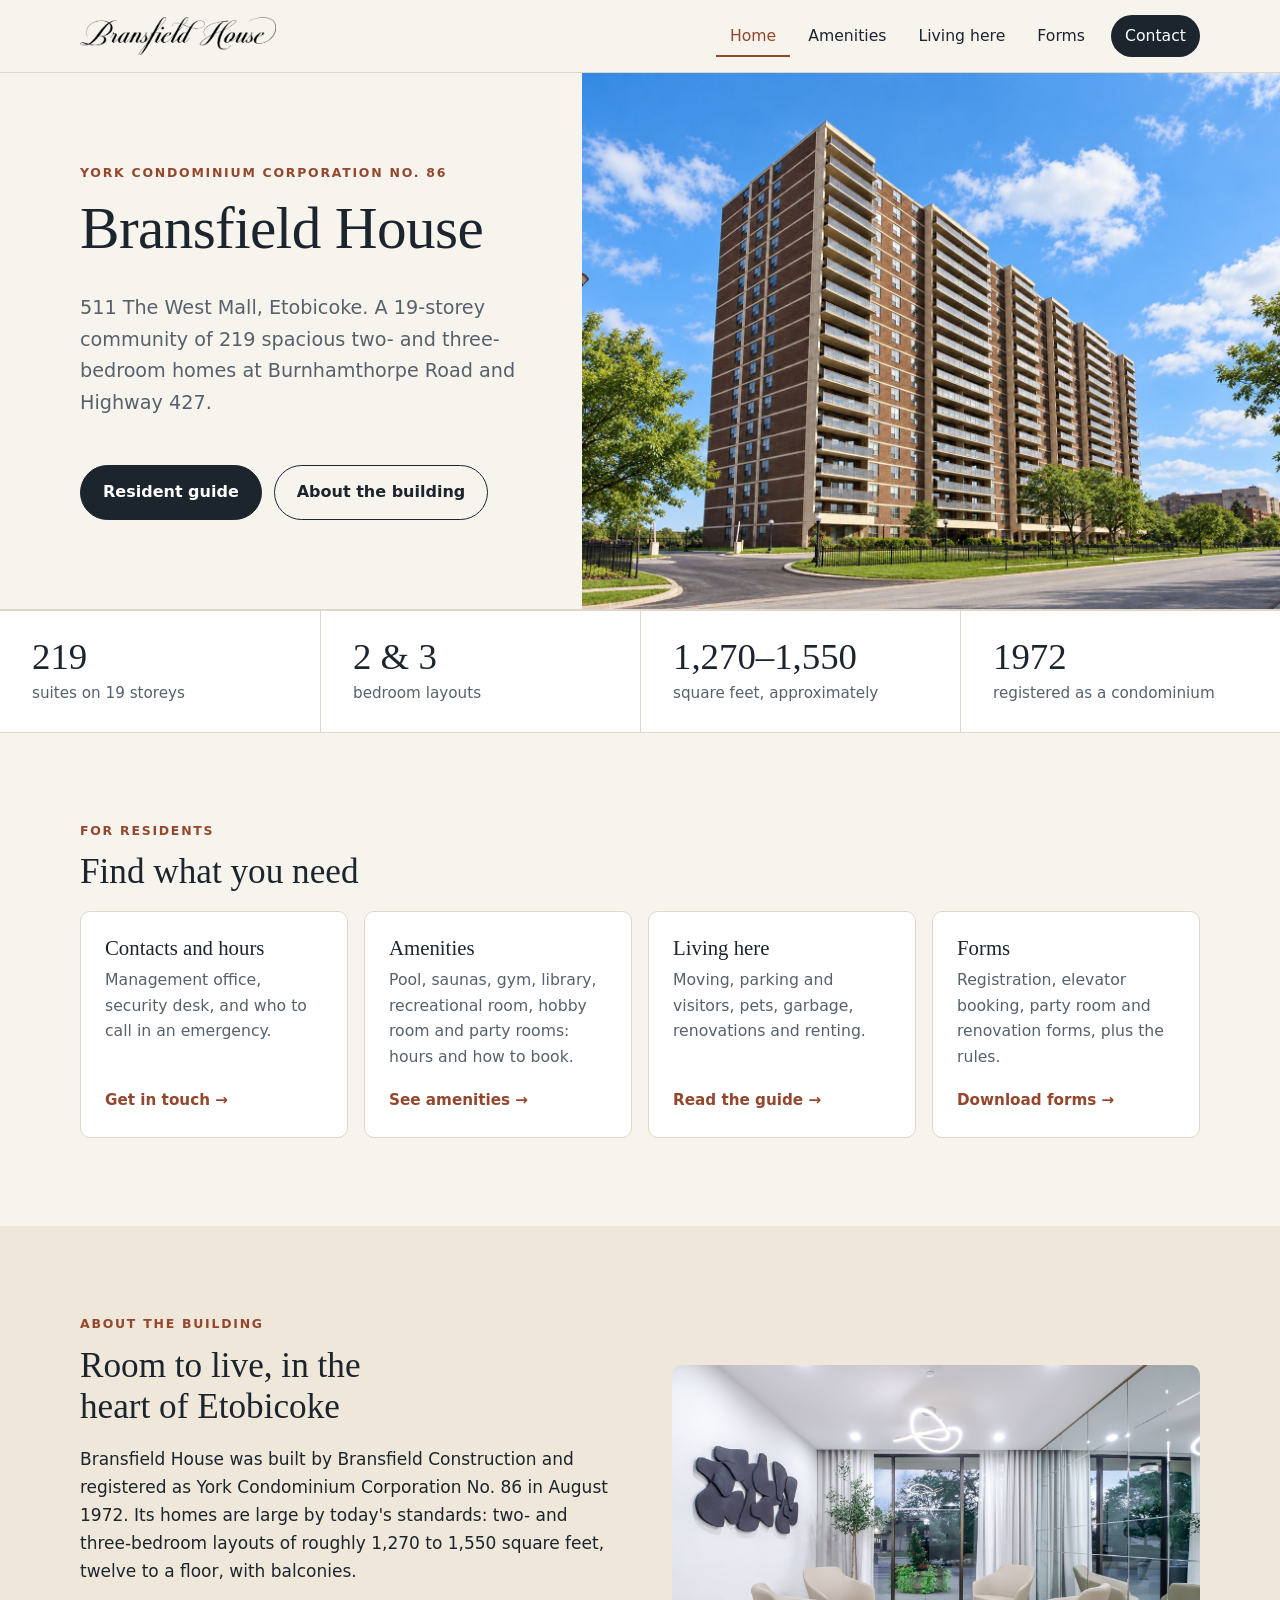
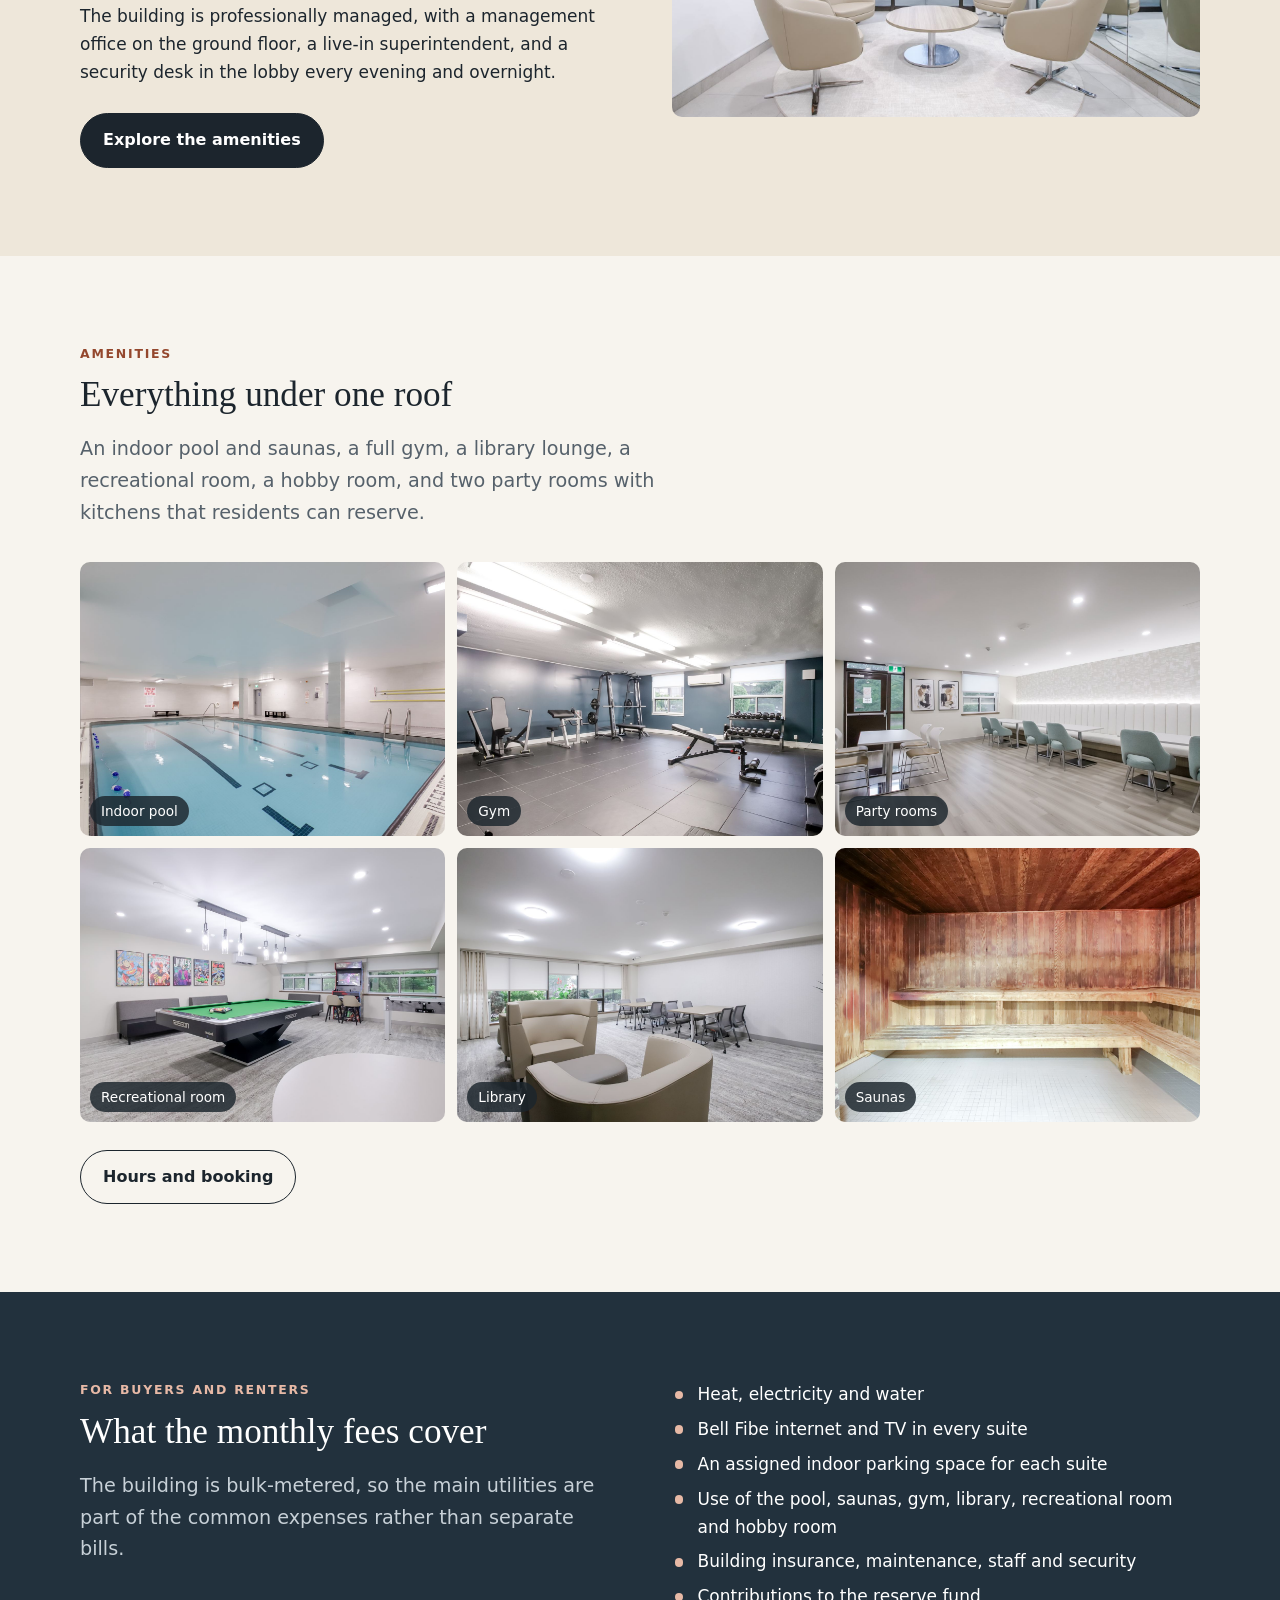
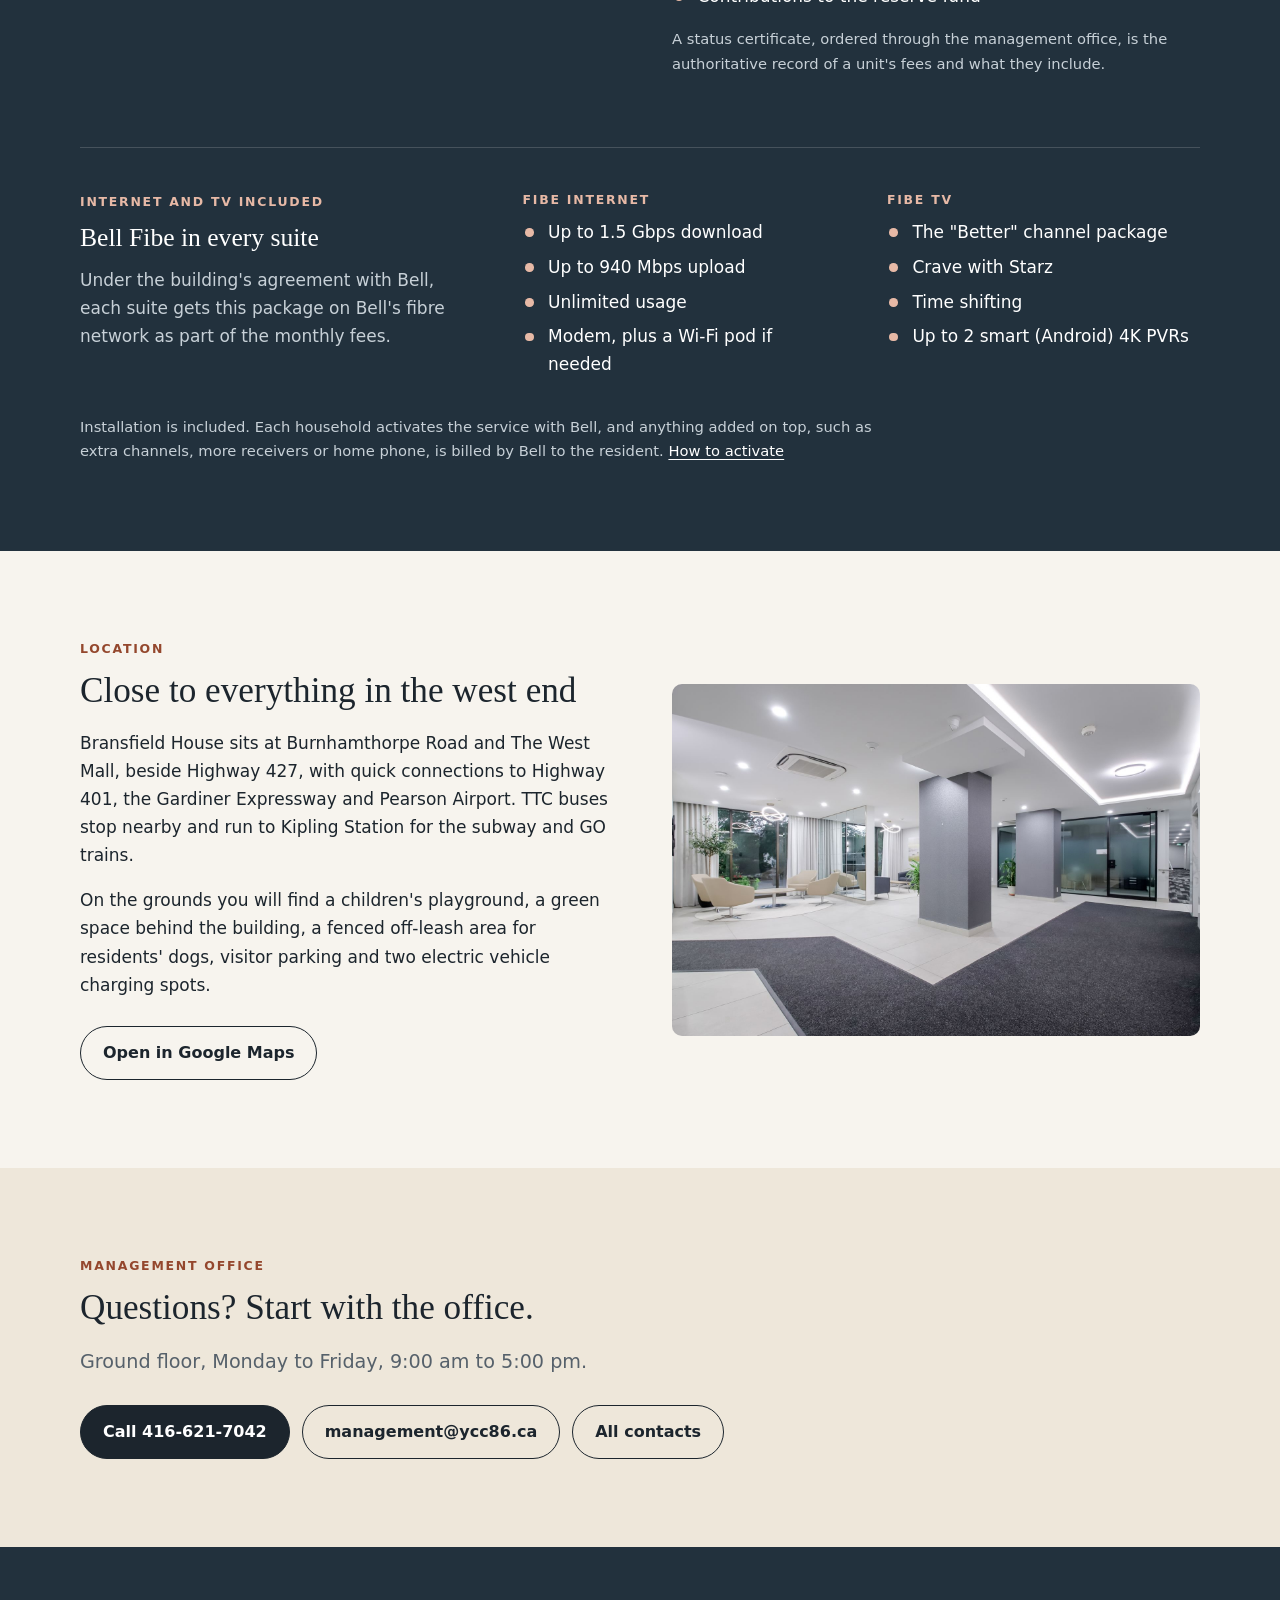
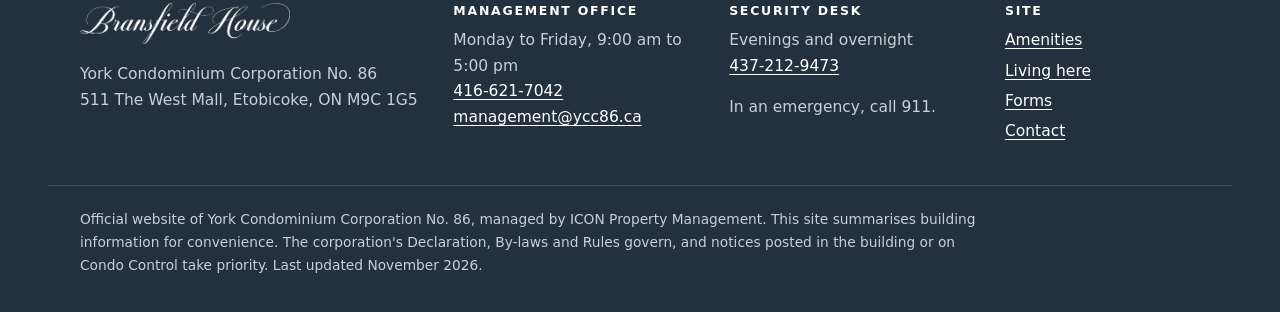
==== index.html @ efb57cd2 "Bransfield House website preview Static site for York Condominium Corporation No. 86: home, amenitie" ====
<!doctype html>
<html lang="en-CA">
<head>
  <meta charset="utf-8">
  <meta name="viewport" content="width=device-width, initial-scale=1">
  <meta name="robots" content="noindex, nofollow">
  <title>Bransfield House | 511 The West Mall, Etobicoke</title>
  <meta name="description" content="Bransfield House (York Condominium Corporation No. 86) at 511 The West Mall, Etobicoke. Building information, amenities, resident guides, forms and contacts.">
  <link rel="icon" href="img/favicon.svg" type="image/svg+xml">
  <link rel="stylesheet" href="css/site.css">
</head>
<body>
<a class="skip" href="#main">Skip to content</a>

<header class="site-header">
  <div class="wrap bar">
    <a class="brand" href="index.html" aria-label="Bransfield House home"><img src="img/bransfield-house-logo.png" alt="Bransfield House" width="955" height="185"></a>
    <button class="nav-toggle" type="button" aria-expanded="false" aria-controls="nav">Menu</button>
    <nav id="nav" class="nav" aria-label="Main">
      <a href="index.html" aria-current="page">Home</a>
      <a href="amenities.html">Amenities</a>
      <a href="living-here.html">Living here</a>
      <a href="forms.html">Forms</a>
      <a href="contact.html" class="nav-cta">Contact</a>
    </nav>
  </div>
</header>

<main id="main">

  <section class="hero">
    <div class="hero-text">
      <span class="eyebrow">York Condominium Corporation No. 86</span>
      <h1>Bransfield House</h1>
      <p>511 The West Mall, Etobicoke. A 19-storey community of 219 spacious two- and three-bedroom homes at Burnhamthorpe Road and Highway 427.</p>
      <div class="btn-row">
        <a class="btn" href="living-here.html">Resident guide</a>
        <a class="btn ghost" href="#building">About the building</a>
      </div>
    </div>
    <div class="hero-photo">
      <img src="img/exterior.jpg" alt="Bransfield House, a 19-storey brick condominium tower with balconies, seen from The West Mall" width="1448" height="1086">
    </div>
  </section>

  <ul class="facts" aria-label="The building at a glance">
    <li><b>219</b><span>suites on 19 storeys</span></li>
    <li><b>2 &amp; 3</b><span>bedroom layouts</span></li>
    <li><b>1,270–1,550</b><span>square feet, approximately</span></li>
    <li><b>1972</b><span>registered as a condominium</span></li>
  </ul>

  <section class="section">
    <div class="wrap">
      <span class="eyebrow">For residents</span>
      <h2>Find what you need</h2>
      <ul class="cards">
        <li><a class="card" href="contact.html">
          <h3>Contacts and hours</h3>
          <p>Management office, security desk, and who to call in an emergency.</p>
          <span class="go">Get in touch →</span>
        </a></li>
        <li><a class="card" href="amenities.html">
          <h3>Amenities</h3>
          <p>Pool, saunas, gym, library, recreational room, hobby room and party rooms: hours and how to book.</p>
          <span class="go">See amenities →</span>
        </a></li>
        <li><a class="card" href="living-here.html">
          <h3>Living here</h3>
          <p>Moving, parking and visitors, pets, garbage, renovations and renting.</p>
          <span class="go">Read the guide →</span>
        </a></li>
        <li><a class="card" href="forms.html">
          <h3>Forms</h3>
          <p>Registration, elevator booking, party room and renovation forms, plus the rules.</p>
          <span class="go">Download forms →</span>
        </a></li>
      </ul>
    </div>
  </section>

  <section class="section tint" id="building">
    <div class="wrap">
      <div class="split">
        <div>
          <span class="eyebrow">About the building</span>
          <h2>Room to live, in the heart of Etobicoke</h2>
          <p>Bransfield House was built by Bransfield Construction and registered as York Condominium Corporation No. 86 in August 1972. Its homes are large by today's standards: two- and three-bedroom layouts of roughly 1,270 to 1,550 square feet, twelve to a floor, with balconies.</p>
          <p>The building is professionally managed, with a management office on the ground floor, a live-in superintendent, and a security desk in the lobby every evening and overnight.</p>
          <div class="btn-row">
            <a class="btn" href="amenities.html">Explore the amenities</a>
          </div>
        </div>
        <div class="media">
          <img src="img/lobby-lounge.jpg" alt="Lobby seating area with armchairs beside floor-to-ceiling windows" width="1600" height="1066" loading="lazy">
        </div>
      </div>
    </div>
  </section>

  <section class="section">
    <div class="wrap">
      <span class="eyebrow">Amenities</span>
      <h2>Everything under one roof</h2>
      <p class="lede">An indoor pool and saunas, a full gym, a library lounge, a recreational room, a hobby room, and two party rooms with kitchens that residents can reserve.</p>
      <ul class="gallery" style="margin-top:2em">
        <li><img src="img/pool.jpg" alt="Indoor swimming pool" width="1600" height="1066" loading="lazy"><span>Indoor pool</span></li>
        <li><img src="img/gym.jpg" alt="Gym with weight machines and free weights" width="1600" height="1066" loading="lazy"><span>Gym</span></li>
        <li><img src="img/party-room.jpg" alt="Party room with banquette seating and tables" width="1600" height="1066" loading="lazy"><span>Party rooms</span></li>
        <li><img src="img/billiards.jpg" alt="Recreational room with a pool table and games" width="1600" height="1066" loading="lazy"><span>Recreational room</span></li>
        <li><img src="img/library.jpg" alt="Library lounge with armchairs and tables" width="1600" height="1066" loading="lazy"><span>Library</span></li>
        <li><img src="img/sauna.jpg" alt="Cedar sauna" width="1600" height="1066" loading="lazy"><span>Saunas</span></li>
      </ul>
      <div class="btn-row">
        <a class="btn ghost" href="amenities.html">Hours and booking</a>
      </div>
    </div>
  </section>

  <section class="section dark">
    <div class="wrap">
      <div class="split top">
        <div>
          <span class="eyebrow">For buyers and renters</span>
          <h2>What the monthly fees cover</h2>
          <p class="lede">The building is bulk-metered, so the main utilities are part of the common expenses rather than separate bills.</p>
        </div>
        <div>
          <ul class="ticks">
            <li>Heat, electricity and water</li>
            <li>Bell Fibe internet and TV in every suite</li>
            <li>An assigned indoor parking space for each suite</li>
            <li>Use of the pool, saunas, gym, library, recreational room and hobby room</li>
            <li>Building insurance, maintenance, staff and security</li>
            <li>Contributions to the reserve fund</li>
          </ul>
          <p class="small" style="color:var(--slate-soft)">A status certificate, ordered through the management office, is the authoritative record of a unit's fees and what they include.</p>
        </div>
      </div>
      <div class="incl">
        <div>
          <span class="eyebrow">Internet and TV included</span>
          <h3>Bell Fibe in every suite</h3>
          <p>Under the building's agreement with Bell, each suite gets this package on Bell's fibre network as part of the monthly fees.</p>
        </div>
        <div>
          <h4>Fibe Internet</h4>
          <ul class="ticks">
            <li>Up to 1.5 Gbps download</li>
            <li>Up to 940 Mbps upload</li>
            <li>Unlimited usage</li>
            <li>Modem, plus a Wi-Fi pod if needed</li>
          </ul>
        </div>
        <div>
          <h4>Fibe TV</h4>
          <ul class="ticks">
            <li>The "Better" channel package</li>
            <li>Crave with Starz</li>
            <li>Time shifting</li>
            <li>Up to 2 smart (Android) 4K PVRs</li>
          </ul>
        </div>
      </div>
      <p class="small incl-note">Installation is included. Each household activates the service with Bell, and anything added on top, such as extra channels, more receivers or home phone, is billed by Bell to the resident. <a href="living-here.html#internet">How to activate</a></p>
    </div>
  </section>

  <section class="section">
    <div class="wrap">
      <div class="split flip">
        <div class="media">
          <img src="img/lobby.jpg" alt="The renovated main lobby" width="1600" height="1066" loading="lazy">
        </div>
        <div>
          <span class="eyebrow">Location</span>
          <h2>Close to everything in the west end</h2>
          <p>Bransfield House sits at Burnhamthorpe Road and The West Mall, beside Highway 427, with quick connections to Highway 401, the Gardiner Expressway and Pearson Airport. TTC buses stop nearby and run to Kipling Station for the subway and GO trains.</p>
          <p>On the grounds you will find a children's playground, a green space behind the building, a fenced off-leash area for residents' dogs, visitor parking and two electric vehicle charging spots.</p>
          <div class="btn-row">
            <a class="btn ghost" href="https://www.google.com/maps/search/?api=1&amp;query=511+The+West+Mall+Etobicoke+ON" rel="noopener">Open in Google Maps</a>
          </div>
        </div>
      </div>
    </div>
  </section>

  <section class="section tint">
    <div class="wrap">
      <span class="eyebrow">Management office</span>
      <h2>Questions? Start with the office.</h2>
      <p class="lede">Ground floor, Monday to Friday, 9:00 am to 5:00 pm.</p>
      <div class="btn-row">
        <a class="btn" href="tel:+14166217042">Call 416-621-7042</a>
        <a class="btn ghost" href="mailto:management@ycc86.ca">management@ycc86.ca</a>
        <a class="btn ghost" href="contact.html">All contacts</a>
      </div>
    </div>
  </section>

</main>

<footer class="site-footer">
  <div class="wrap foot">
    <div>
      <img class="foot-logo" src="img/bransfield-house-logo.png" alt="Bransfield House" width="955" height="185" loading="lazy">
      <p>York Condominium Corporation No. 86<br>511 The West Mall, Etobicoke, ON M9C 1G5</p>
    </div>
    <div>
      <h2>Management office</h2>
      <p>Monday to Friday, 9:00 am to 5:00 pm<br><a href="tel:+14166217042">416-621-7042</a><br><a href="mailto:management@ycc86.ca">management@ycc86.ca</a></p>
    </div>
    <div>
      <h2>Security desk</h2>
      <p>Evenings and overnight<br><a href="tel:+14372129473">437-212-9473</a></p>
      <p>In an emergency, call 911.</p>
    </div>
    <div>
      <h2>Site</h2>
      <ul>
        <li><a href="amenities.html">Amenities</a></li>
        <li><a href="living-here.html">Living here</a></li>
        <li><a href="forms.html">Forms</a></li>
        <li><a href="contact.html">Contact</a></li>
      </ul>
    </div>
  </div>
  <div class="wrap fine">
    <p>Official website of York Condominium Corporation No. 86, managed by ICON Property Management. This site summarises building information for convenience. The corporation's Declaration, By-laws and Rules govern, and notices posted in the building or on Condo Control take priority. Last updated November 2026.</p>
  </div>
</footer>

<script src="js/site.js"></script>
</body>
</html>
---- css/site.css ----
/* Bransfield House (YCC 86) site styles. Plain CSS, no build step. */

:root {
  --paper: #f7f4ee;
  --surface: #ffffff;
  --sand: #eee7da;
  --line: #ded7c9;
  --ink: #1c252d;
  --muted: #56616b;
  --brick: #94472d;
  --brick-dark: #763622;
  --slate: #22313d;
  --slate-soft: #c7d0d7;

  --serif: "Iowan Old Style", "Palatino Linotype", "Book Antiqua", Palatino, Georgia, serif;
  --sans: system-ui, -apple-system, "Segoe UI", Roboto, "Helvetica Neue", Arial, sans-serif;

  --wrap: 1120px;
  --gutter: clamp(16px, 4vw, 32px);
  --radius: 10px;
  color-scheme: light;
}

*, *::before, *::after { box-sizing: border-box; }

html { scroll-behavior: smooth; scroll-padding-top: 88px; -webkit-text-size-adjust: 100%; }

body {
  margin: 0;
  background: var(--paper);
  color: var(--ink);
  font-family: var(--sans);
  font-size: 1.0625rem;
  line-height: 1.65;
}

img { display: block; max-width: 100%; height: auto; }

a { color: var(--brick); text-underline-offset: 0.18em; }
a:hover { color: var(--brick-dark); }
:focus-visible { outline: 3px solid var(--brick); outline-offset: 3px; border-radius: 4px; }

h1, h2, h3 { font-family: var(--serif); font-weight: 500; line-height: 1.15; margin: 0 0 0.5em; text-wrap: balance; }
h1 { font-size: clamp(2.3rem, 5vw, 3.7rem); letter-spacing: -0.01em; }
h2 { font-size: clamp(1.6rem, 3vw, 2.2rem); }
h3 { font-size: 1.3rem; }
p { margin: 0 0 1em; }
ul, ol { margin: 0 0 1em; padding-left: 1.2em; }
li { margin-bottom: 0.4em; }

.wrap { width: 100%; max-width: calc(var(--wrap) + 2 * var(--gutter)); margin-inline: auto; padding-inline: var(--gutter); }
.narrow { max-width: 46rem; }
.section { padding-block: clamp(48px, 8vw, 88px); }
.section.tint { background: var(--sand); }
.section.dark { background: var(--slate); color: #fff; }
.section.dark a { color: #fff; }

.eyebrow {
  display: block;
  margin-bottom: 0.9em;
  color: var(--brick);
  font-family: var(--sans);
  font-size: 0.78rem;
  font-weight: 600;
  letter-spacing: 0.14em;
  text-transform: uppercase;
}
.section.dark .eyebrow { color: #e7b9a6; }
.lede { font-size: 1.2rem; color: var(--muted); max-width: 40rem; }
.section.dark .lede { color: var(--slate-soft); }
.muted { color: var(--muted); }
.small { font-size: 0.92rem; }

.skip { position: absolute; left: -9999px; top: 0; background: var(--ink); color: #fff; padding: 10px 16px; z-index: 100; }
.skip:focus { left: 8px; top: 8px; }

/* Header */
.site-header { position: sticky; top: 0; z-index: 50; background: rgba(247, 244, 238, 0.94); backdrop-filter: blur(8px); border-bottom: 1px solid var(--line); }
.bar { display: flex; align-items: center; justify-content: space-between; gap: 24px; min-height: 72px; }
.brand { display: block; flex: none; }
.brand img { width: 196px; }
.nav { display: flex; align-items: center; gap: 4px; }
.nav a { padding: 8px 14px; border-radius: 999px; color: var(--ink); font-size: 0.98rem; font-weight: 500; text-decoration: none; }
.nav a:hover { background: var(--sand); color: var(--ink); }
.nav a[aria-current="page"] { color: var(--brick); box-shadow: inset 0 -2px 0 var(--brick); border-radius: 0; }
.nav a.nav-cta { margin-left: 8px; background: var(--ink); color: #fff; }
.nav a.nav-cta:hover { background: var(--brick-dark); }
.nav a.nav-cta[aria-current="page"] { background: var(--brick); color: #fff; box-shadow: none; border-radius: 999px; }
.nav-toggle { display: none; padding: 8px 14px; border: 1px solid var(--ink); border-radius: 999px; background: transparent; color: var(--ink); font: 600 0.95rem var(--sans); cursor: pointer; }

@media (max-width: 760px) {
  .bar { flex-wrap: wrap; min-height: 64px; row-gap: 0; }
  .brand img { width: 164px; }
  .nav-toggle { display: block; }
  .nav { display: none; flex-basis: 100%; flex-direction: column; align-items: stretch; gap: 0; padding: 4px 0 14px; }
  .nav.open { display: flex; }
  .nav a, .nav a.nav-cta { margin: 0; padding: 13px 4px; border-radius: 0; border-top: 1px solid var(--line); background: none; color: var(--ink); box-shadow: none; }
  .nav a[aria-current="page"], .nav a.nav-cta[aria-current="page"] { background: none; color: var(--brick); border-radius: 0; }
}

/* Buttons */
.btn { display: inline-block; padding: 13px 22px; border: 1px solid var(--ink); border-radius: 999px; background: var(--ink); color: #fff; font-weight: 600; font-size: 1rem; text-decoration: none; }
.btn:hover { background: var(--brick-dark); border-color: var(--brick-dark); color: #fff; }
.btn.ghost { background: transparent; color: var(--ink); }
.btn.ghost:hover { background: var(--ink); border-color: var(--ink); color: #fff; }
.btn-row { display: flex; flex-wrap: wrap; gap: 12px; margin-top: 1.6em; }

/* Home hero */
.hero { display: grid; grid-template-columns: minmax(0, 5fr) minmax(0, 6fr); align-items: stretch; border-bottom: 1px solid var(--line); }
.hero-text { display: flex; flex-direction: column; justify-content: center; padding: clamp(40px, 7vw, 96px) var(--gutter); padding-left: max(var(--gutter), calc((100vw - var(--wrap)) / 2)); }
.hero-text p { font-size: 1.2rem; color: var(--muted); max-width: 30rem; }
.hero-photo { min-height: 440px; max-height: 660px; }
.hero-photo img { width: 100%; height: 100%; object-fit: cover; object-position: 40% 50%; }
@media (max-width: 860px) {
  .hero { grid-template-columns: 1fr; }
  .hero-photo { order: -1; min-height: 0; height: 56vw; max-height: 380px; }
  .hero-text { padding: 36px var(--gutter) 44px; }
}

/* Page header (inner pages) */
.page-head { padding-block: clamp(40px, 7vw, 76px) clamp(28px, 4vw, 44px); border-bottom: 1px solid var(--line); }
.page-head h1 { font-size: clamp(2.1rem, 4.4vw, 3.2rem); }
.page-head .lede { margin-bottom: 0; }

/* Facts strip */
.facts { display: grid; grid-template-columns: repeat(4, minmax(0, 1fr)); gap: 0; margin: 0; padding: 0; list-style: none; border-top: 1px solid var(--line); border-bottom: 1px solid var(--line); background: var(--surface); }
.facts li { margin: 0; padding: 26px var(--gutter); border-left: 1px solid var(--line); }
.facts li:first-child { border-left: 0; }
.facts b { display: block; font-family: var(--serif); font-size: clamp(1.7rem, 3vw, 2.3rem); font-weight: 500; line-height: 1.1; font-variant-numeric: lining-nums; }
.facts span { color: var(--muted); font-size: 0.95rem; }
@media (max-width: 760px) {
  .facts { grid-template-columns: repeat(2, minmax(0, 1fr)); }
  .facts li:nth-child(odd) { border-left: 0; }
  .facts li:nth-child(n+3) { border-top: 1px solid var(--line); }
}

/* Link cards */
.cards { display: grid; grid-template-columns: repeat(auto-fit, minmax(230px, 1fr)); gap: 16px; margin: 0; padding: 0; list-style: none; }
.cards li { margin: 0; }
.card { display: flex; flex-direction: column; height: 100%; padding: 24px; border: 1px solid var(--line); border-radius: var(--radius); background: var(--surface); color: var(--ink); text-decoration: none; transition: border-color 0.15s, transform 0.15s; }
.card h3 { margin-bottom: 0.35em; }
.card p { margin: 0; color: var(--muted); font-size: 0.98rem; }
.card .go { margin-top: auto; padding-top: 18px; color: var(--brick); font-weight: 600; font-size: 0.95rem; }
a.card:hover { border-color: var(--brick); color: var(--ink); transform: translateY(-2px); }

/* Image + text rows */
.split { display: grid; grid-template-columns: minmax(0, 1fr) minmax(0, 1fr); gap: clamp(24px, 5vw, 64px); align-items: center; }
.split + .split { margin-top: clamp(48px, 8vw, 96px); }
.split.flip > .media { order: 2; }
.split.top { align-items: start; }
.media img { width: 100%; aspect-ratio: 3 / 2; object-fit: cover; border-radius: var(--radius); }
.media.pair { display: grid; grid-template-columns: 1fr 1fr; gap: 12px; }
.media.pair img:first-child { grid-column: 1 / -1; }
.media.pair img:not(:first-child) { aspect-ratio: 4 / 3; }
.media.pair img:nth-child(2):last-child { grid-column: 1 / -1; aspect-ratio: 3 / 2; }
@media (max-width: 820px) {
  .split { grid-template-columns: 1fr; }
  .split.flip > .media { order: 0; }
}

/* Photo grid (home) */
.gallery { display: grid; grid-template-columns: repeat(3, minmax(0, 1fr)); gap: 12px; margin: 0; padding: 0; list-style: none; }
.gallery li { position: relative; margin: 0; }
.gallery img { width: 100%; aspect-ratio: 4 / 3; object-fit: cover; border-radius: var(--radius); }
.gallery span { position: absolute; left: 10px; bottom: 10px; padding: 4px 11px; border-radius: 999px; background: rgba(28, 37, 45, 0.82); color: #fff; font-size: 0.85rem; font-weight: 500; }
@media (max-width: 640px) { .gallery { grid-template-columns: repeat(2, minmax(0, 1fr)); } }

/* Lists */
.ticks { padding: 0; list-style: none; }
.ticks li { position: relative; padding-left: 1.5em; }
.ticks li::before { content: ""; position: absolute; left: 0.15em; top: 0.62em; width: 0.5em; height: 0.5em; border-radius: 50%; background: var(--brick); }
.section.dark .ticks li::before { background: #e7b9a6; }

/* Hours pills + key facts */
.keyfacts { display: grid; grid-template-columns: repeat(auto-fit, minmax(150px, 1fr)); gap: 1px; margin: 0 0 1.3em; border: 1px solid var(--line); border-radius: var(--radius); background: var(--line); overflow: hidden; }
.keyfacts div { padding: 14px 16px; background: var(--surface); }
.keyfacts dt { color: var(--muted); font-size: 0.78rem; font-weight: 600; letter-spacing: 0.08em; text-transform: uppercase; }
.keyfacts dd { margin: 2px 0 0; font-weight: 600; line-height: 1.35; }

/* Tables */
.table-scroll { overflow-x: auto; border: 1px solid var(--line); border-radius: var(--radius); background: var(--surface); }
table { width: 100%; border-collapse: collapse; font-size: 1rem; }
th, td { padding: 13px 18px; text-align: left; vertical-align: top; border-top: 1px solid var(--line); }
thead th { border-top: 0; background: var(--sand); color: var(--muted); font-size: 0.78rem; letter-spacing: 0.08em; text-transform: uppercase; }
tbody th { font-weight: 600; white-space: nowrap; }
@media (max-width: 560px) { tbody th { white-space: normal; } th, td { padding: 11px 13px; } }

/* Callout */
.callout { margin: 1.4em 0; padding: 18px 20px; border-left: 4px solid var(--brick); border-radius: 0 var(--radius) var(--radius) 0; background: var(--surface); }
.callout p:last-child { margin-bottom: 0; }
.section.tint .callout { background: var(--paper); }

/* Contact cards */
.contact-grid { display: grid; grid-template-columns: repeat(auto-fit, minmax(270px, 1fr)); gap: 16px; }
.contact-card { padding: 26px; border: 1px solid var(--line); border-radius: var(--radius); background: var(--surface); }
.contact-card.alert { border-color: var(--brick); }
.contact-card h2 { font-size: 1.5rem; }
.contact-card dl { margin: 0; }
.contact-card dt { margin-top: 14px; color: var(--muted); font-size: 0.78rem; font-weight: 600; letter-spacing: 0.08em; text-transform: uppercase; }
.contact-card dd { margin: 2px 0 0; }
.big-link { font-family: var(--serif); font-size: 1.55rem; font-variant-numeric: lining-nums; text-decoration: none; white-space: nowrap; }
.big-link:hover { text-decoration: underline; }

/* Living here layout */
.guide { display: grid; grid-template-columns: 220px minmax(0, 1fr); gap: clamp(28px, 5vw, 72px); align-items: start; }
.toc { position: sticky; top: 96px; font-size: 0.97rem; }
.toc h2 { margin-bottom: 0.9em; color: var(--muted); font: 600 0.78rem var(--sans); letter-spacing: 0.14em; text-transform: uppercase; }
.toc ol { margin: 0; padding: 0; list-style: none; border-left: 1px solid var(--line); }
.toc li { margin: 0; }
.toc a { display: block; margin-left: -1px; padding: 5px 0 5px 14px; border-left: 1px solid transparent; color: var(--muted); text-decoration: none; }
.toc a:hover { border-left-color: var(--brick); color: var(--brick); }
.topic { max-width: 44rem; padding-bottom: clamp(36px, 6vw, 56px); margin-bottom: clamp(36px, 6vw, 56px); border-bottom: 1px solid var(--line); }
.topic:last-child { margin-bottom: 0; padding-bottom: 0; border-bottom: 0; }
.topic h3 { margin-top: 1.4em; font-size: 1.15rem; font-family: var(--sans); font-weight: 600; }
.rule-ref { color: var(--muted); font-size: 0.9rem; }
@media (max-width: 860px) {
  .guide { grid-template-columns: 1fr; }
  .toc { position: static; padding: 18px 20px; border: 1px solid var(--line); border-radius: var(--radius); background: var(--surface); }
  .toc ol { display: grid; grid-template-columns: 1fr 1fr; column-gap: 16px; border-left: 0; }
  .toc a { margin: 0; padding: 5px 0; border-left: 0; }
}

/* Document downloads */
.docs { margin: 0 0 2.4em; padding: 0; list-style: none; border: 1px solid var(--line); border-radius: var(--radius); background: var(--surface); overflow: hidden; }
.docs li { display: grid; grid-template-columns: minmax(0, 1fr) auto; gap: 6px 20px; align-items: center; margin: 0; padding: 18px 20px; border-top: 1px solid var(--line); }
.docs li:first-child { border-top: 0; }
.docs h3 { margin: 0 0 2px; font: 600 1.05rem var(--sans); }
.docs p { margin: 0; color: var(--muted); font-size: 0.95rem; }
.docs .dl { padding: 9px 16px; border: 1px solid var(--ink); border-radius: 999px; color: var(--ink); font-size: 0.9rem; font-weight: 600; text-decoration: none; white-space: nowrap; }
.docs .dl:hover { background: var(--ink); color: #fff; }
.docs .dl small { font-weight: 400; opacity: 0.75; }
@media (max-width: 560px) { .docs li { grid-template-columns: 1fr; } .docs .dl { justify-self: start; } }

.doc-link { font-weight: 600; }

/* Included-services block (home, fees section) */
.incl { display: grid; grid-template-columns: 1.25fr 1fr 1fr; gap: 28px clamp(24px, 4vw, 56px); margin-top: clamp(36px, 5vw, 56px); padding-top: clamp(32px, 4vw, 44px); border-top: 1px solid rgba(255, 255, 255, 0.16); }
.incl h3 { font-size: 1.6rem; }
.incl p { color: var(--slate-soft); margin: 0; }
.incl h4 { margin: 0 0 0.9em; color: #e7b9a6; font: 600 0.78rem var(--sans); letter-spacing: 0.14em; text-transform: uppercase; }
.incl ul { margin: 0; }
.incl-note { margin: 2em 0 0; max-width: 52rem; color: var(--slate-soft); }
@media (max-width: 820px) { .incl { grid-template-columns: 1fr 1fr; } .incl > div:first-child { grid-column: 1 / -1; } }
@media (max-width: 480px) { .incl { grid-template-columns: 1fr; } }

/* Footer */
.site-footer { background: var(--slate); color: var(--slate-soft); font-size: 0.97rem; }
.site-footer a { color: #fff; }
.foot { display: grid; grid-template-columns: 1.4fr 1fr 1fr 0.8fr; gap: 32px; padding-block: 56px 36px; }
.foot h2 { margin-bottom: 0.8em; color: #fff; font: 600 0.78rem var(--sans); letter-spacing: 0.14em; text-transform: uppercase; }
.foot ul { margin: 0; padding: 0; list-style: none; }
.foot li { margin-bottom: 0.3em; }
.foot-logo { width: 210px; margin-bottom: 18px; filter: invert(1); }
.fine { padding-block: 22px 36px; border-top: 1px solid rgba(255, 255, 255, 0.14); font-size: 0.86rem; }
.fine p { margin: 0; max-width: 56rem; }
@media (max-width: 860px) { .foot { grid-template-columns: 1fr 1fr; } }
@media (max-width: 520px) { .foot { grid-template-columns: 1fr; gap: 24px; } }

@media (prefers-reduced-motion: reduce) {
  html { scroll-behavior: auto; }
  .card { transition: none; }
}

@media print {
  .site-header, .site-footer, .toc, .btn-row, .nav-toggle { display: none; }
  body { background: #fff; font-size: 11pt; }
  .section { padding-block: 16px; }
}
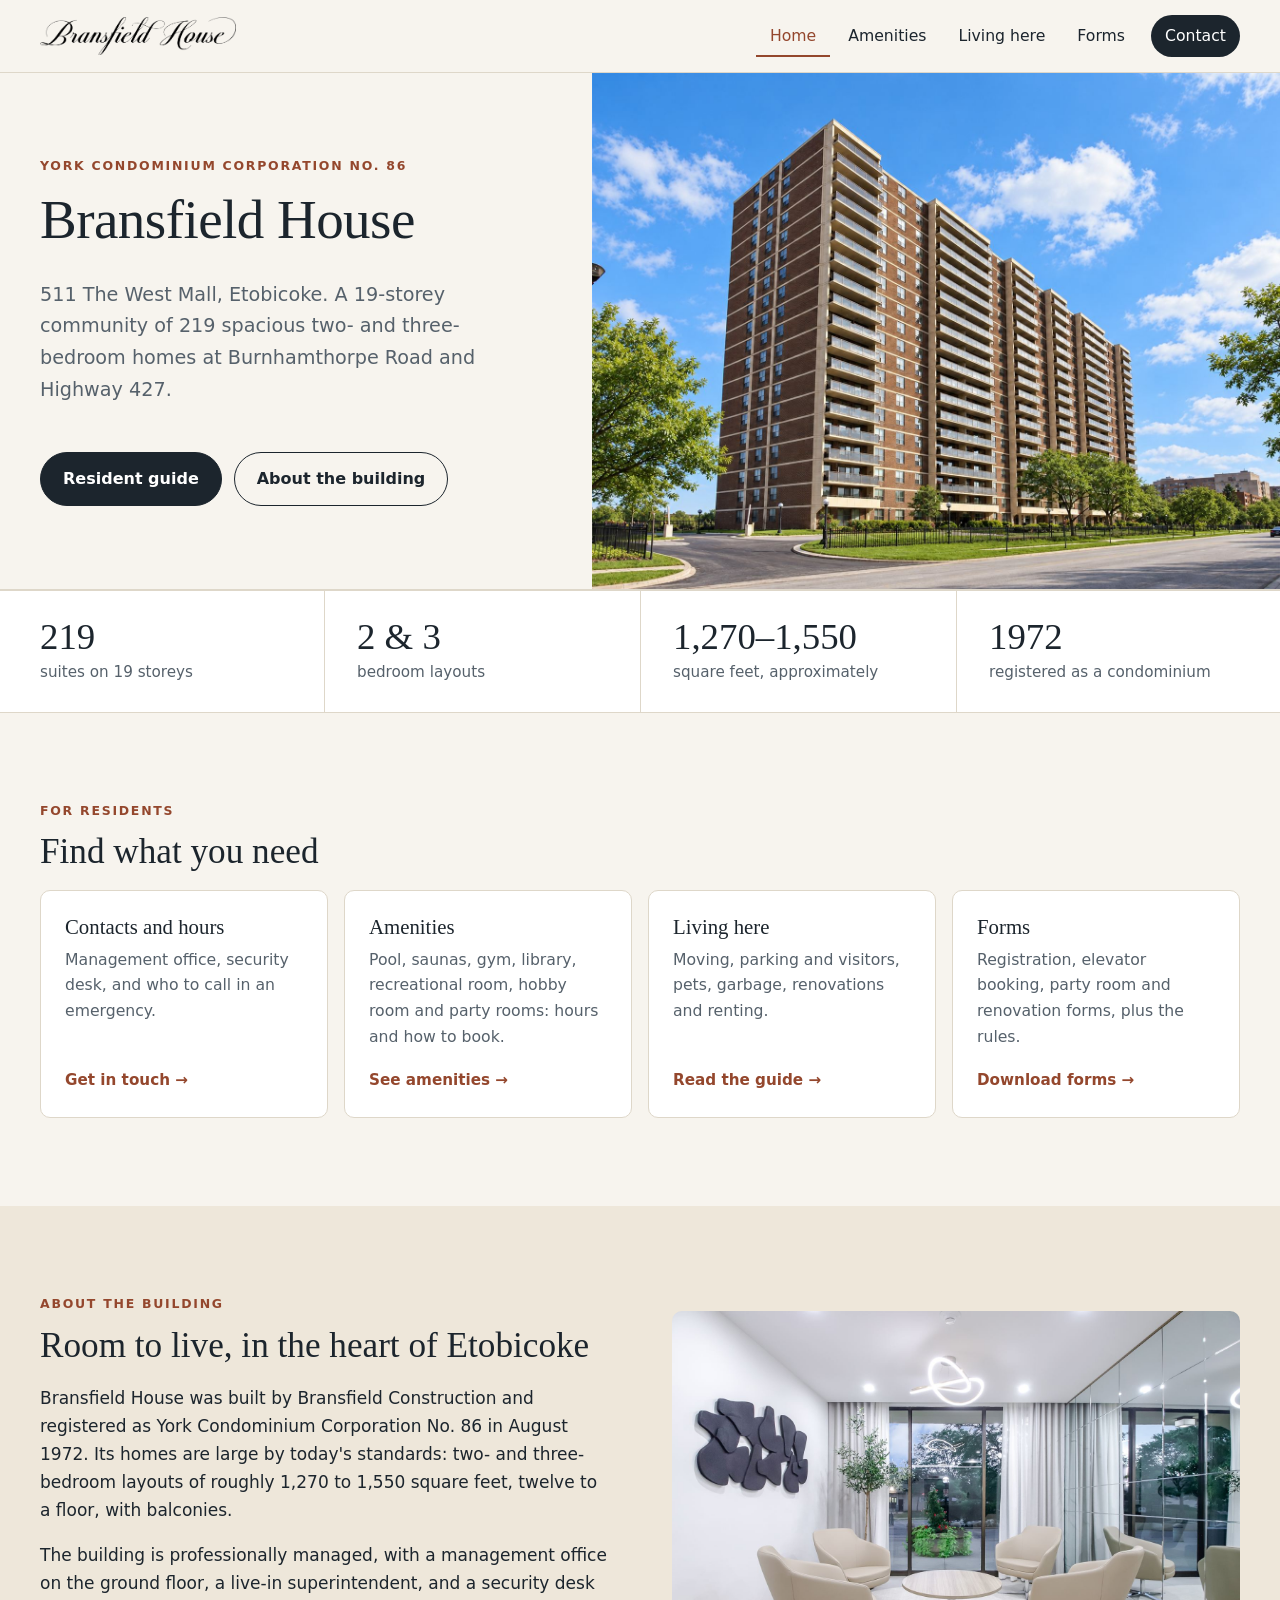
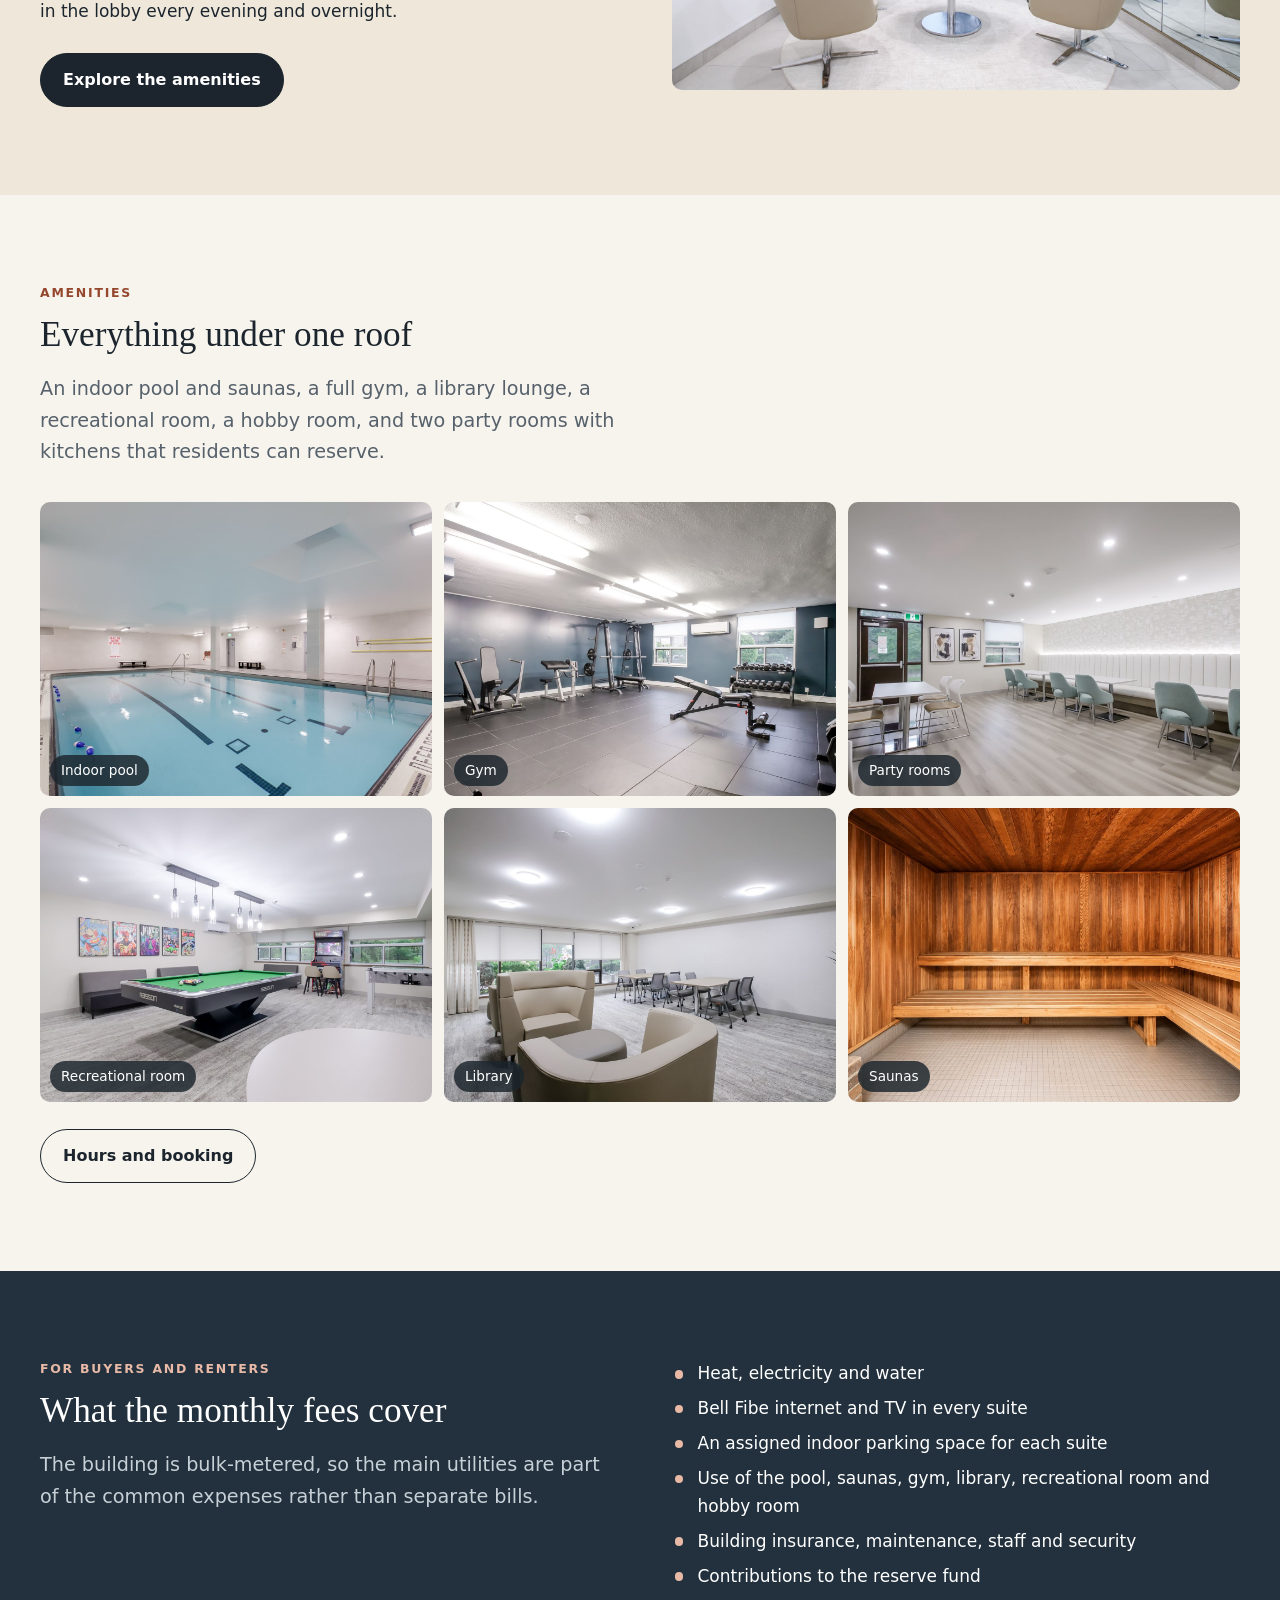
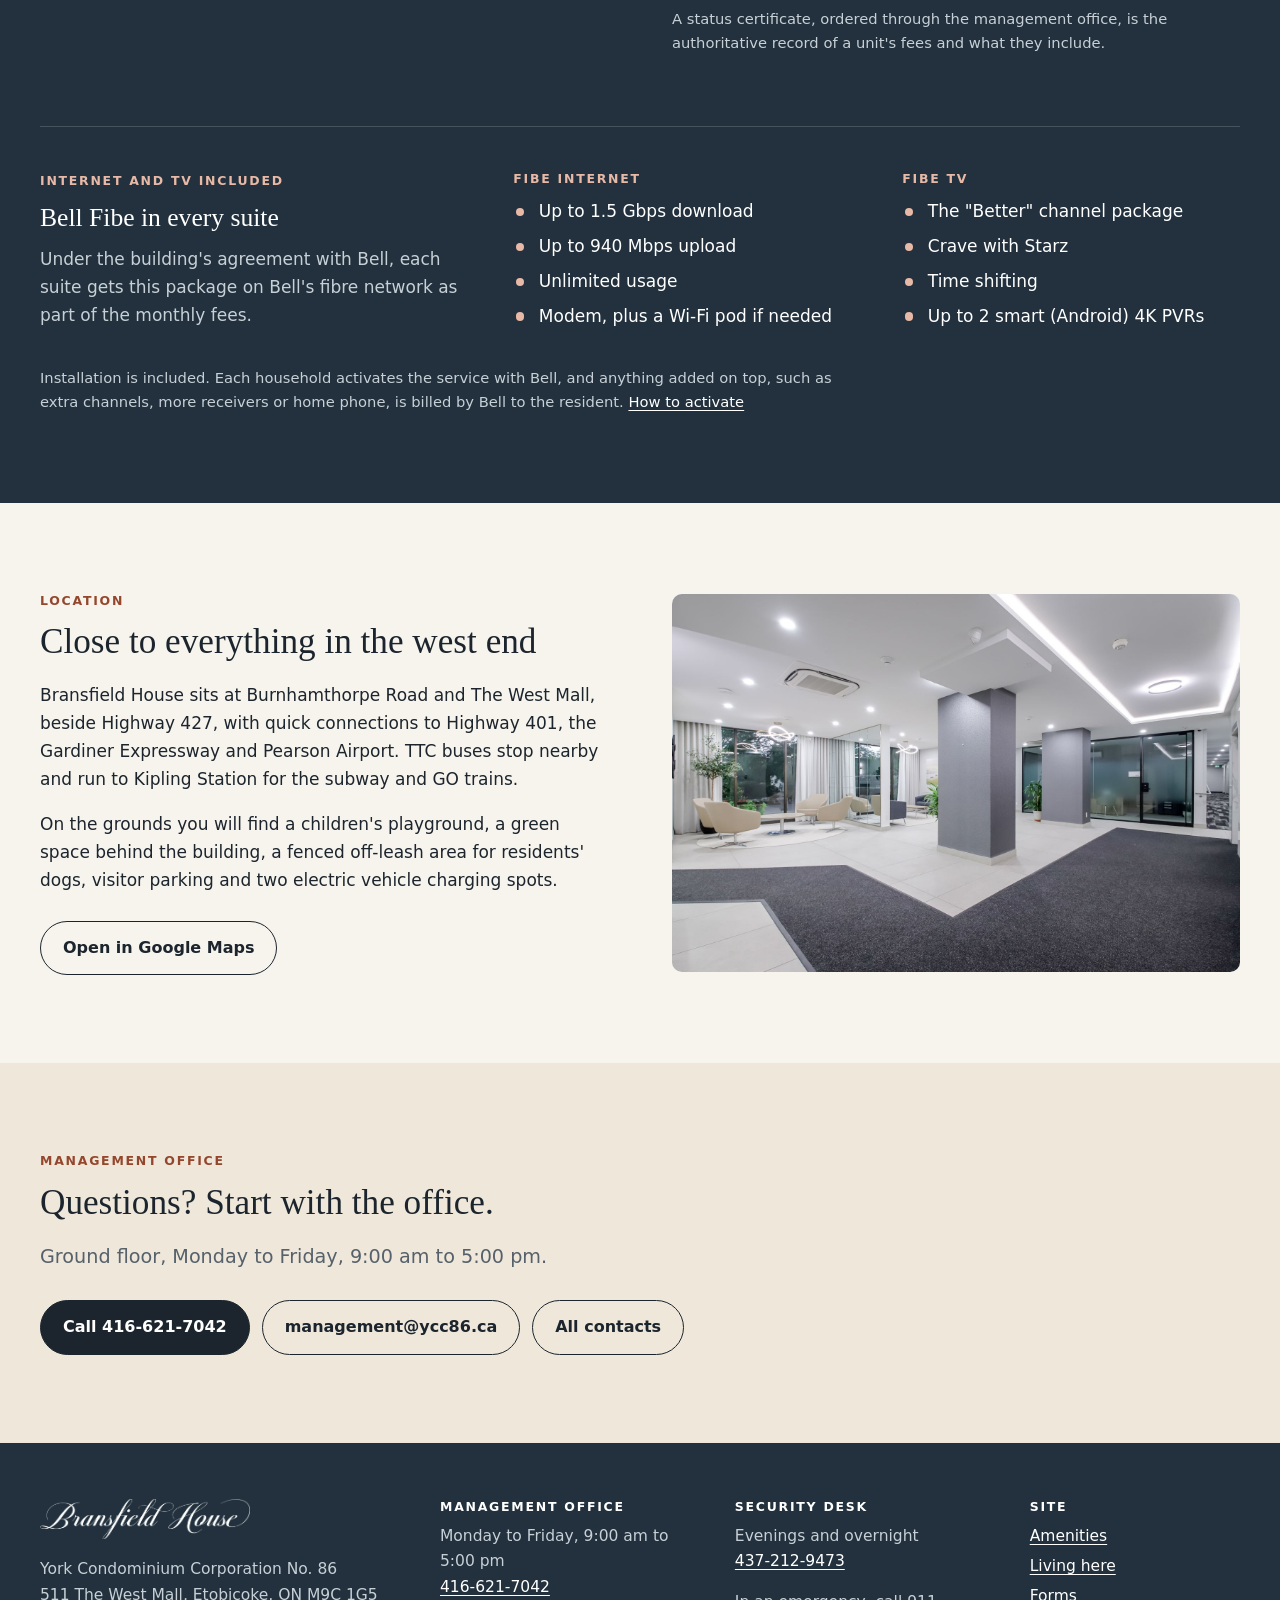
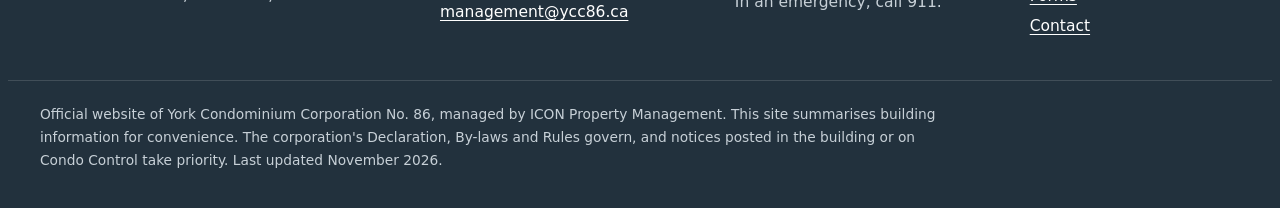
==== commit e91738d8: "Use the new sauna photo Replace the sauna image on the home gallery and amenities page and update it" ====
--- a/index.html
+++ b/index.html
@@ -109,7 +109,7 @@
         <li><img src="img/party-room.jpg" alt="Party room with banquette seating and tables" width="1600" height="1066" loading="lazy"><span>Party rooms</span></li>
         <li><img src="img/billiards.jpg" alt="Recreational room with a pool table and games" width="1600" height="1066" loading="lazy"><span>Recreational room</span></li>
         <li><img src="img/library.jpg" alt="Library lounge with armchairs and tables" width="1600" height="1066" loading="lazy"><span>Library</span></li>
-        <li><img src="img/sauna.jpg" alt="Cedar sauna" width="1600" height="1066" loading="lazy"><span>Saunas</span></li>
+        <li><img src="img/sauna.jpg" alt="Cedar sauna" width="1448" height="1086" loading="lazy"><span>Saunas</span></li>
       </ul>
       <div class="btn-row">
         <a class="btn ghost" href="amenities.html">Hours and booking</a>
--- a/css/site.css
+++ b/css/site.css
@@ -15,7 +15,7 @@
   --serif: "Iowan Old Style", "Palatino Linotype", "Book Antiqua", Palatino, Georgia, serif;
   --sans: system-ui, -apple-system, "Segoe UI", Roboto, "Helvetica Neue", Arial, sans-serif;
 
-  --wrap: 1120px;
+  --wrap: 1200px;
   --gutter: clamp(16px, 4vw, 32px);
   --radius: 10px;
   color-scheme: light;
@@ -105,14 +105,20 @@
 .btn.ghost:hover { background: var(--ink); border-color: var(--ink); color: #fff; }
 .btn-row { display: flex; flex-wrap: wrap; gap: 12px; margin-top: 1.6em; }
 
-/* Home hero */
-.hero { display: grid; grid-template-columns: minmax(0, 5fr) minmax(0, 6fr); align-items: stretch; border-bottom: 1px solid var(--line); }
-.hero-text { display: flex; flex-direction: column; justify-content: center; padding: clamp(40px, 7vw, 96px) var(--gutter); padding-left: max(var(--gutter), calc((100vw - var(--wrap)) / 2)); }
+/* Home hero. The two outer spacer columns keep the text on the same left edge as the rest of the page. */
+.hero { display: grid; grid-template-columns: minmax(var(--gutter), 1fr) minmax(0, calc(var(--wrap) * 0.46)) minmax(0, calc(var(--wrap) * 0.54)) minmax(0, 1fr); align-items: stretch; border-bottom: 1px solid var(--line); }
+.hero-text { grid-column: 2; display: flex; flex-direction: column; justify-content: center; padding: clamp(40px, 6vw, 88px) clamp(24px, 4vw, 56px) clamp(40px, 6vw, 88px) 0; }
+.hero-text h1 { font-size: clamp(2.3rem, 4.3vw, 3.5rem); }
 .hero-text p { font-size: 1.2rem; color: var(--muted); max-width: 30rem; }
-.hero-photo { min-height: 440px; max-height: 660px; }
+.hero-photo { grid-column: 3 / 5; min-height: 440px; max-height: 640px; }
 .hero-photo img { width: 100%; height: 100%; object-fit: cover; object-position: 40% 50%; }
+@media (min-width: 1400px) {
+  /* Wide screens: the photo ends at the page's right edge instead of running to the edge of the window. */
+  .hero-photo { grid-column: 3; min-height: 480px; margin-block: 48px; border-radius: var(--radius); overflow: hidden; }
+}
 @media (max-width: 860px) {
   .hero { grid-template-columns: 1fr; }
+  .hero-text, .hero-photo { grid-column: 1; }
   .hero-photo { order: -1; min-height: 0; height: 56vw; max-height: 380px; }
   .hero-text { padding: 36px var(--gutter) 44px; }
 }
@@ -123,7 +129,7 @@
 .page-head .lede { margin-bottom: 0; }
 
 /* Facts strip */
-.facts { display: grid; grid-template-columns: repeat(4, minmax(0, 1fr)); gap: 0; margin: 0; padding: 0; list-style: none; border-top: 1px solid var(--line); border-bottom: 1px solid var(--line); background: var(--surface); }
+.facts { display: grid; grid-template-columns: repeat(4, minmax(0, 1fr)); gap: 0; margin: 0; padding: 0 max(0px, calc((100% - var(--wrap)) / 2 - var(--gutter))); list-style: none; border-top: 1px solid var(--line); border-bottom: 1px solid var(--line); background: var(--surface); }
 .facts li { margin: 0; padding: 26px var(--gutter); border-left: 1px solid var(--line); }
 .facts li:first-child { border-left: 0; }
 .facts b { display: block; font-family: var(--serif); font-size: clamp(1.7rem, 3vw, 2.3rem); font-weight: 500; line-height: 1.1; font-variant-numeric: lining-nums; }
@@ -202,14 +208,14 @@
 .big-link:hover { text-decoration: underline; }
 
 /* Living here layout */
-.guide { display: grid; grid-template-columns: 220px minmax(0, 1fr); gap: clamp(28px, 5vw, 72px); align-items: start; }
+.guide { display: grid; grid-template-columns: minmax(200px, 1fr) minmax(0, 48rem); gap: clamp(28px, 5vw, 72px); align-items: start; }
 .toc { position: sticky; top: 96px; font-size: 0.97rem; }
 .toc h2 { margin-bottom: 0.9em; color: var(--muted); font: 600 0.78rem var(--sans); letter-spacing: 0.14em; text-transform: uppercase; }
 .toc ol { margin: 0; padding: 0; list-style: none; border-left: 1px solid var(--line); }
 .toc li { margin: 0; }
 .toc a { display: block; margin-left: -1px; padding: 5px 0 5px 14px; border-left: 1px solid transparent; color: var(--muted); text-decoration: none; }
 .toc a:hover { border-left-color: var(--brick); color: var(--brick); }
-.topic { max-width: 44rem; padding-bottom: clamp(36px, 6vw, 56px); margin-bottom: clamp(36px, 6vw, 56px); border-bottom: 1px solid var(--line); }
+.topic { padding-bottom: clamp(36px, 6vw, 56px); margin-bottom: clamp(36px, 6vw, 56px); border-bottom: 1px solid var(--line); }
 .topic:last-child { margin-bottom: 0; padding-bottom: 0; border-bottom: 0; }
 .topic h3 { margin-top: 1.4em; font-size: 1.15rem; font-family: var(--sans); font-weight: 600; }
 .rule-ref { color: var(--muted); font-size: 0.9rem; }
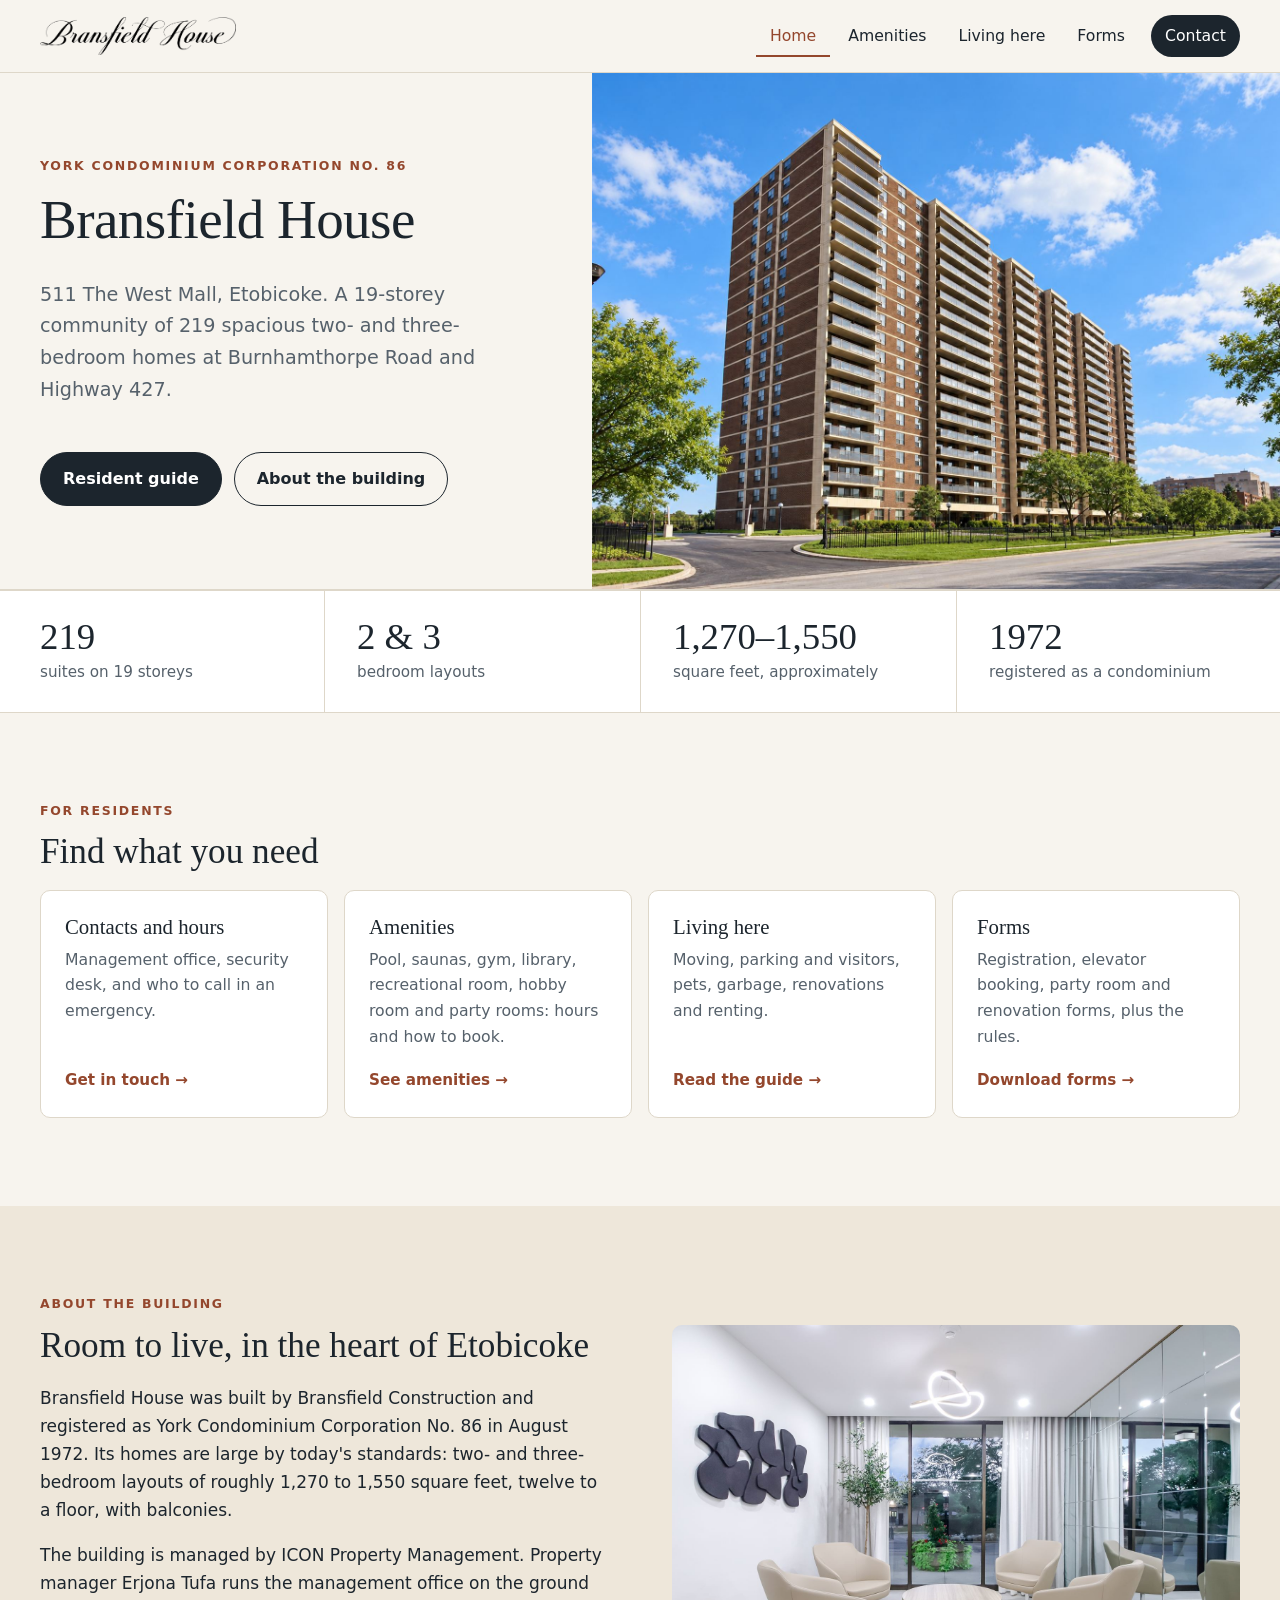
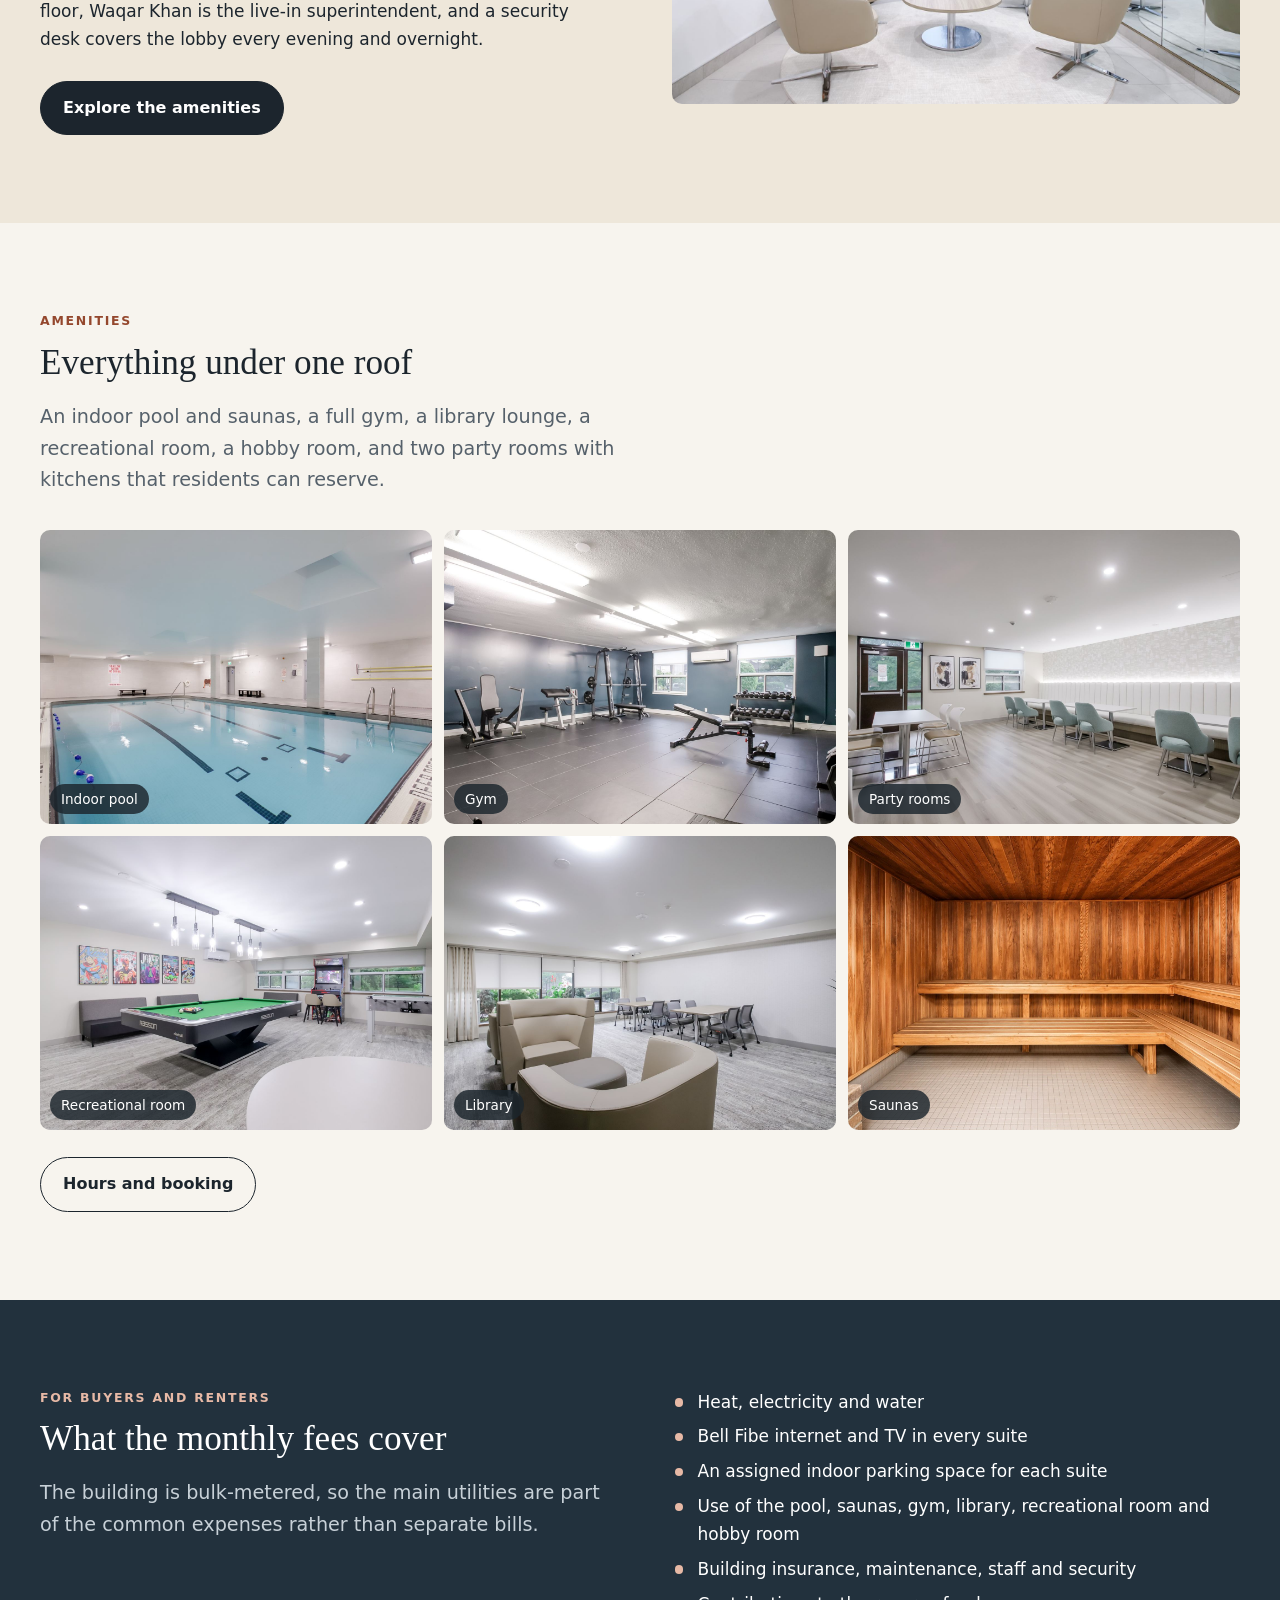
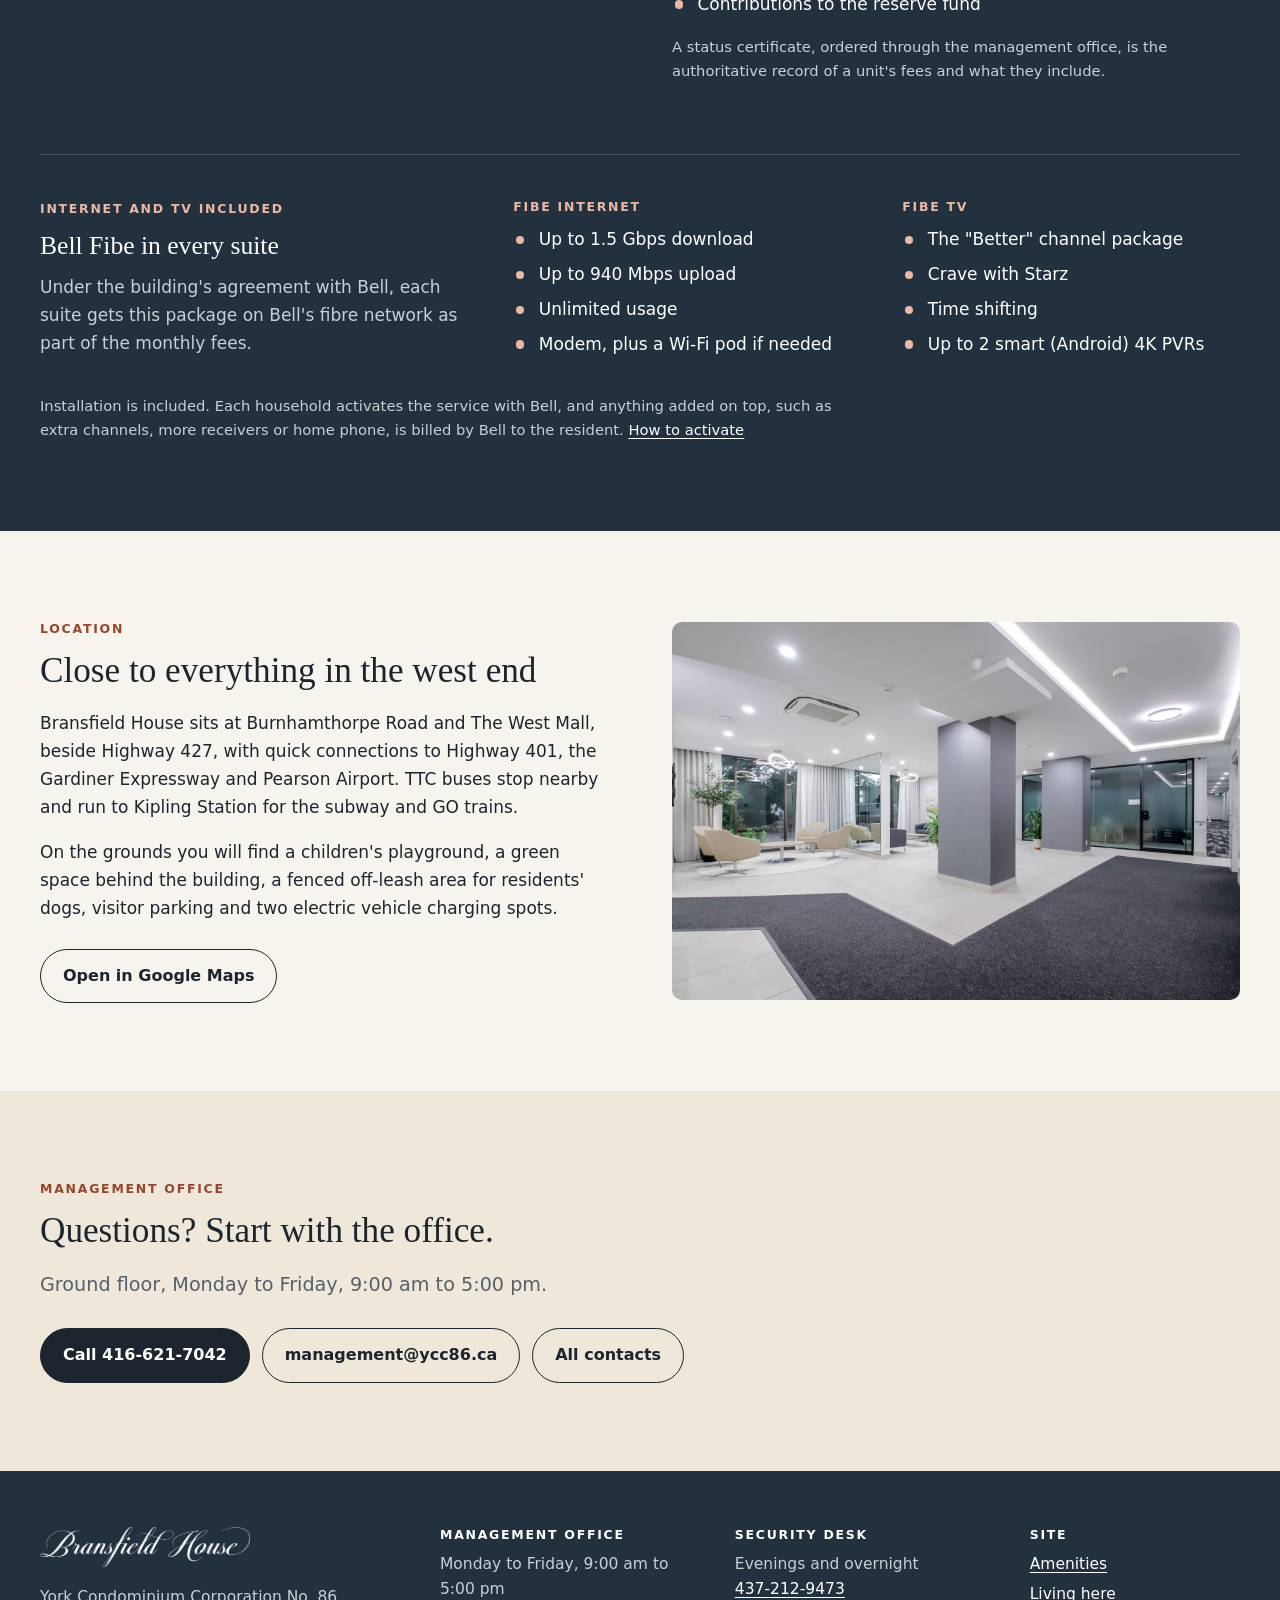
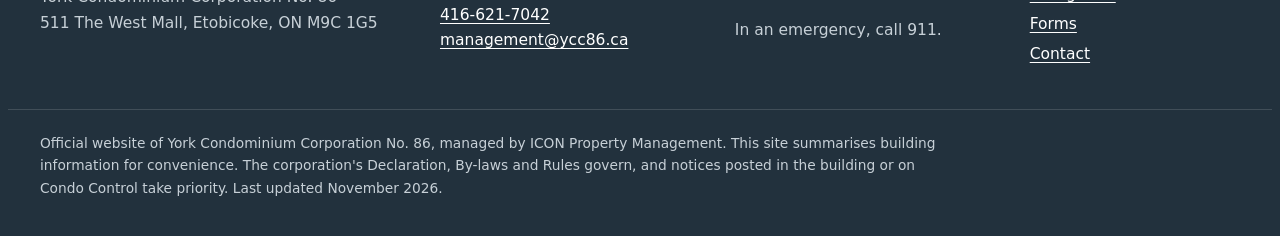
==== commit 36c34c6d: "Name the manager and superintendent; add emergency number List the property manager and superintende" ====
--- a/index.html
+++ b/index.html
@@ -86,7 +86,7 @@
           <span class="eyebrow">About the building</span>
           <h2>Room to live, in the heart of Etobicoke</h2>
           <p>Bransfield House was built by Bransfield Construction and registered as York Condominium Corporation No. 86 in August 1972. Its homes are large by today's standards: two- and three-bedroom layouts of roughly 1,270 to 1,550 square feet, twelve to a floor, with balconies.</p>
-          <p>The building is professionally managed, with a management office on the ground floor, a live-in superintendent, and a security desk in the lobby every evening and overnight.</p>
+          <p>The building is managed by ICON Property Management. Property manager Erjona Tufa runs the management office on the ground floor, Waqar Khan is the live-in superintendent, and a security desk covers the lobby every evening and overnight.</p>
           <div class="btn-row">
             <a class="btn" href="amenities.html">Explore the amenities</a>
           </div>
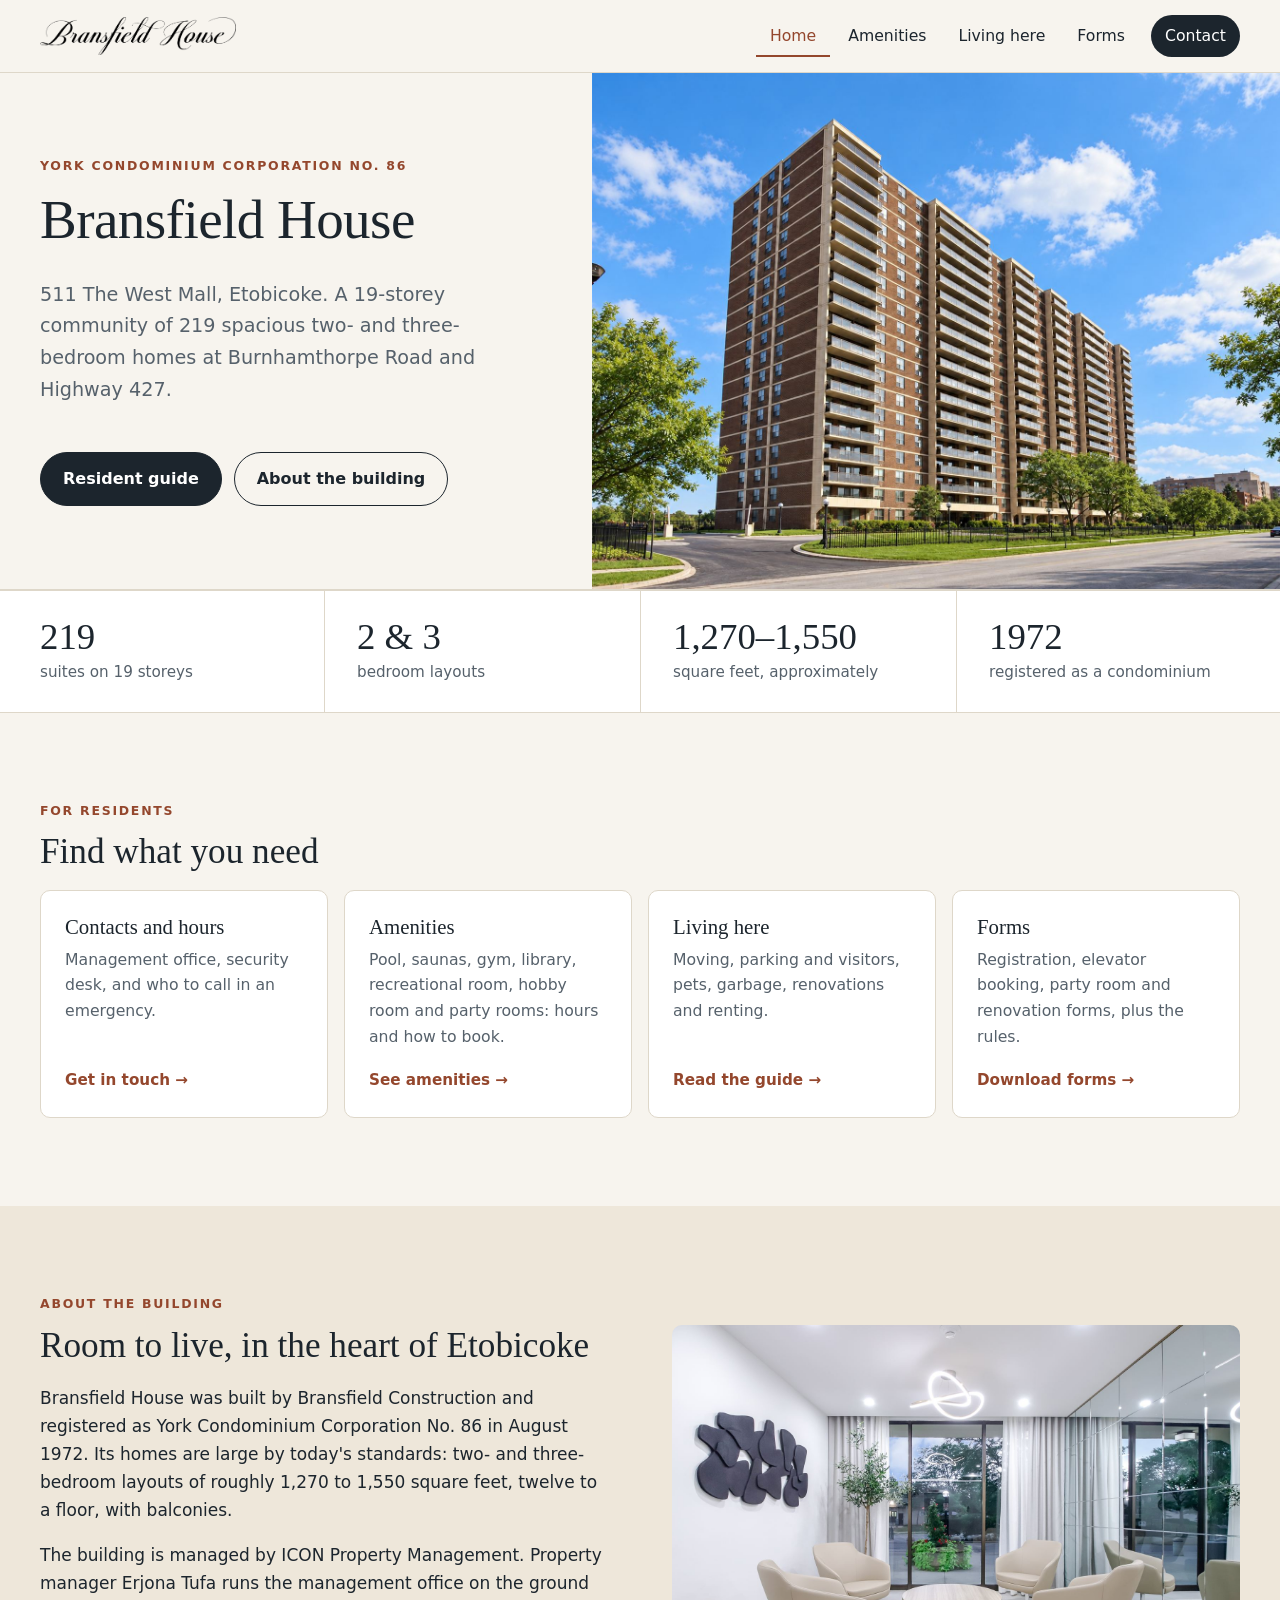
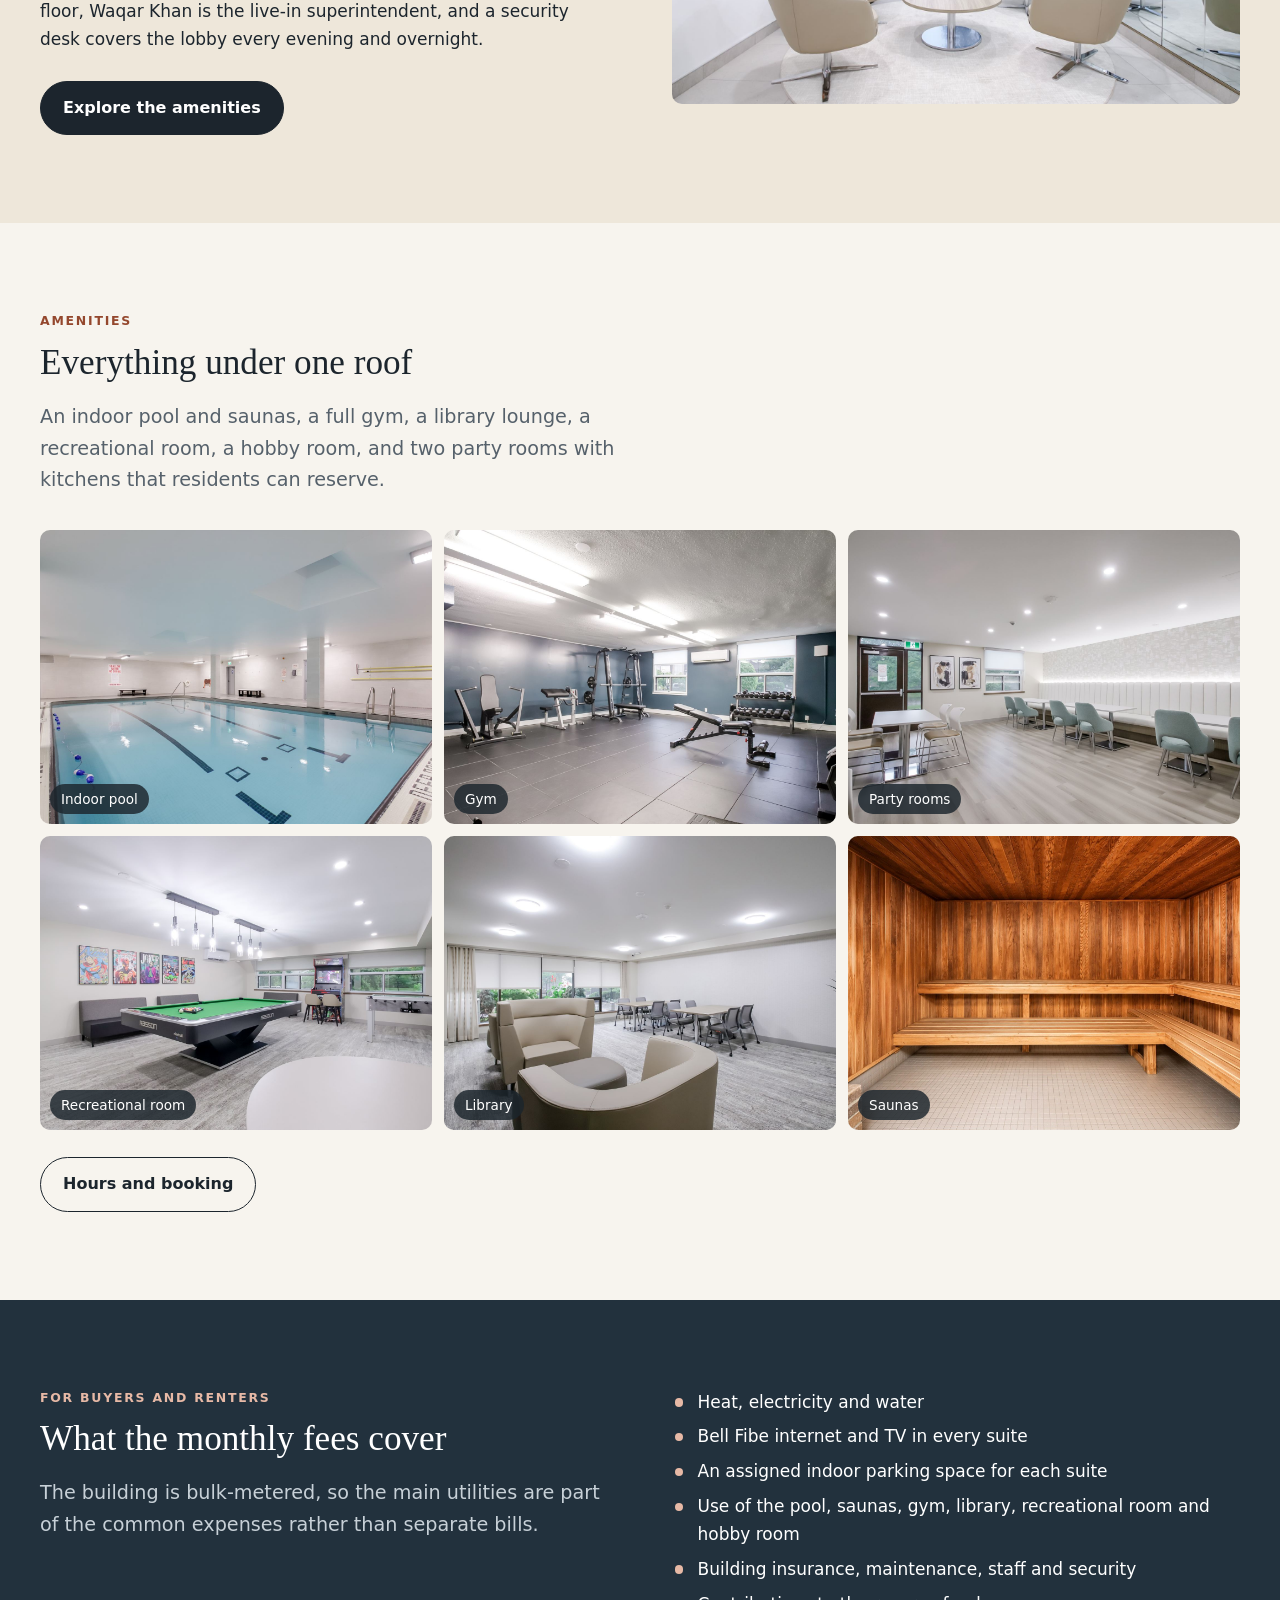
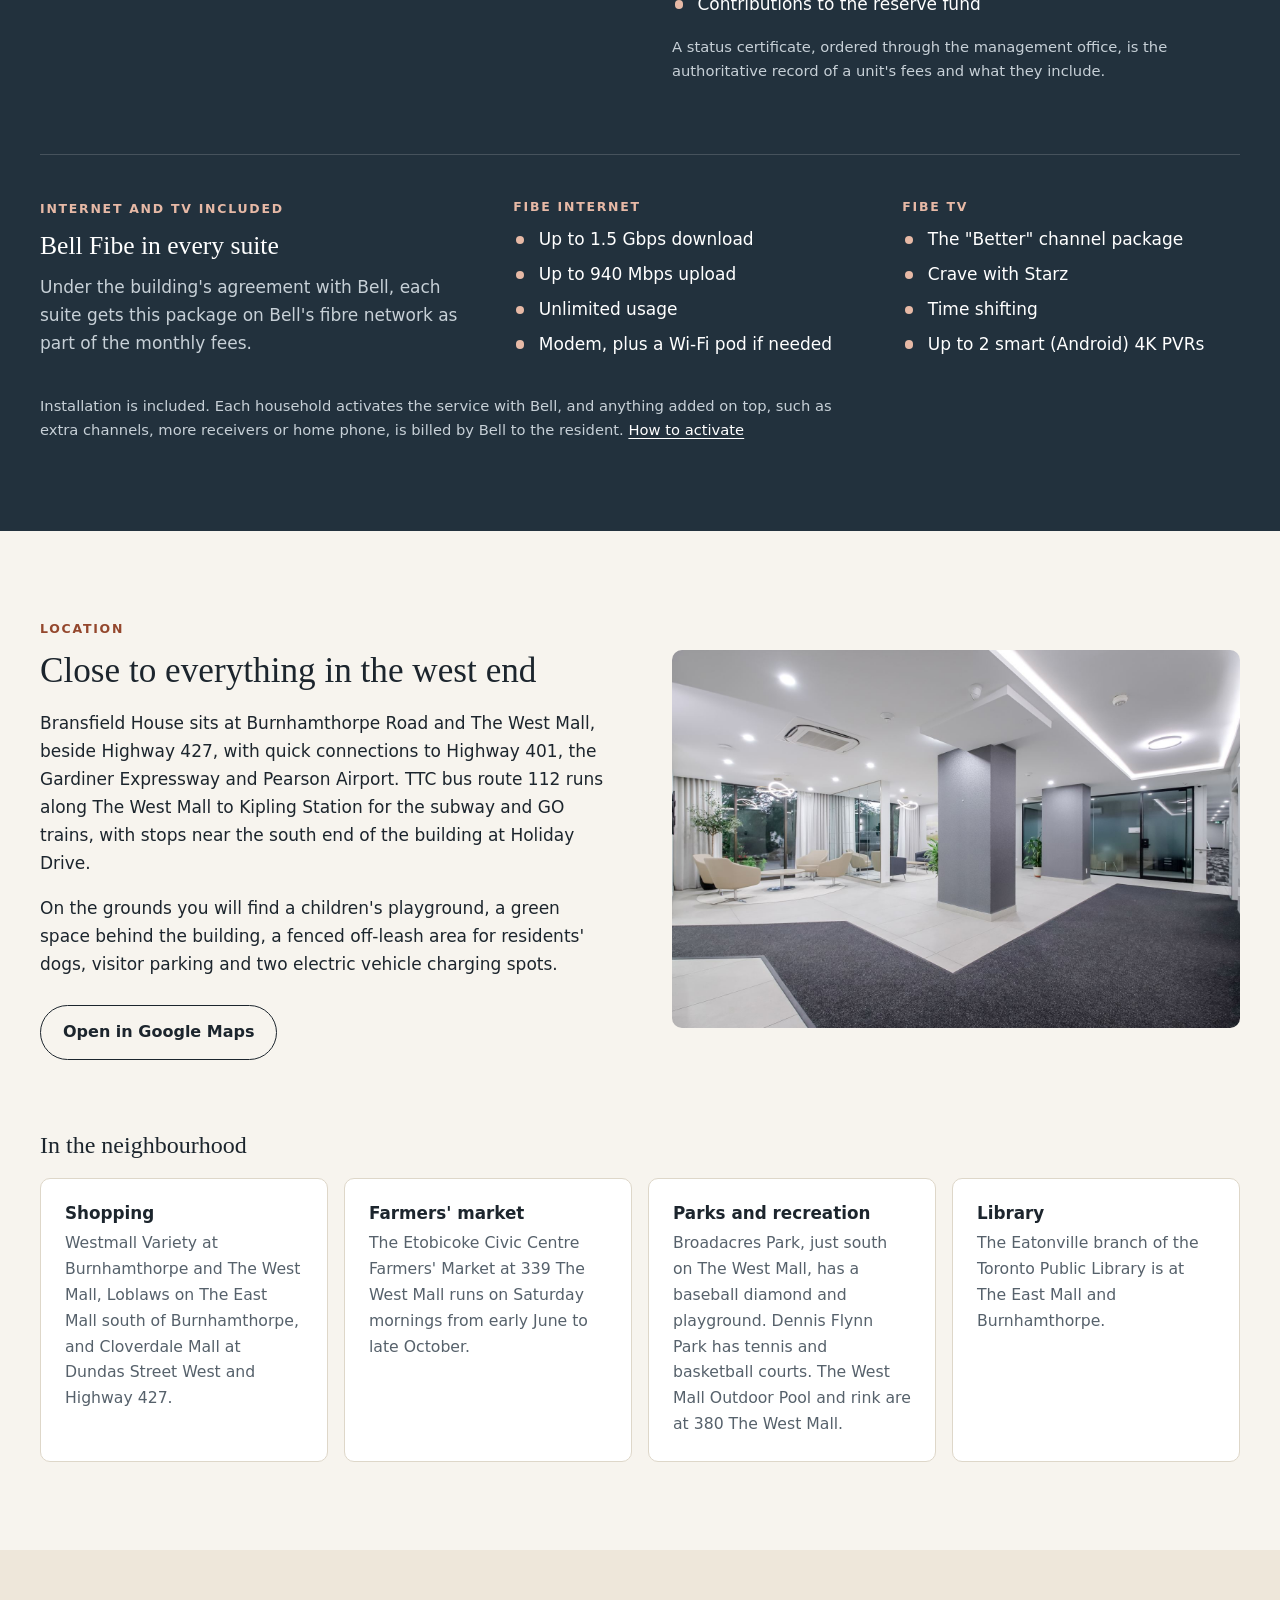
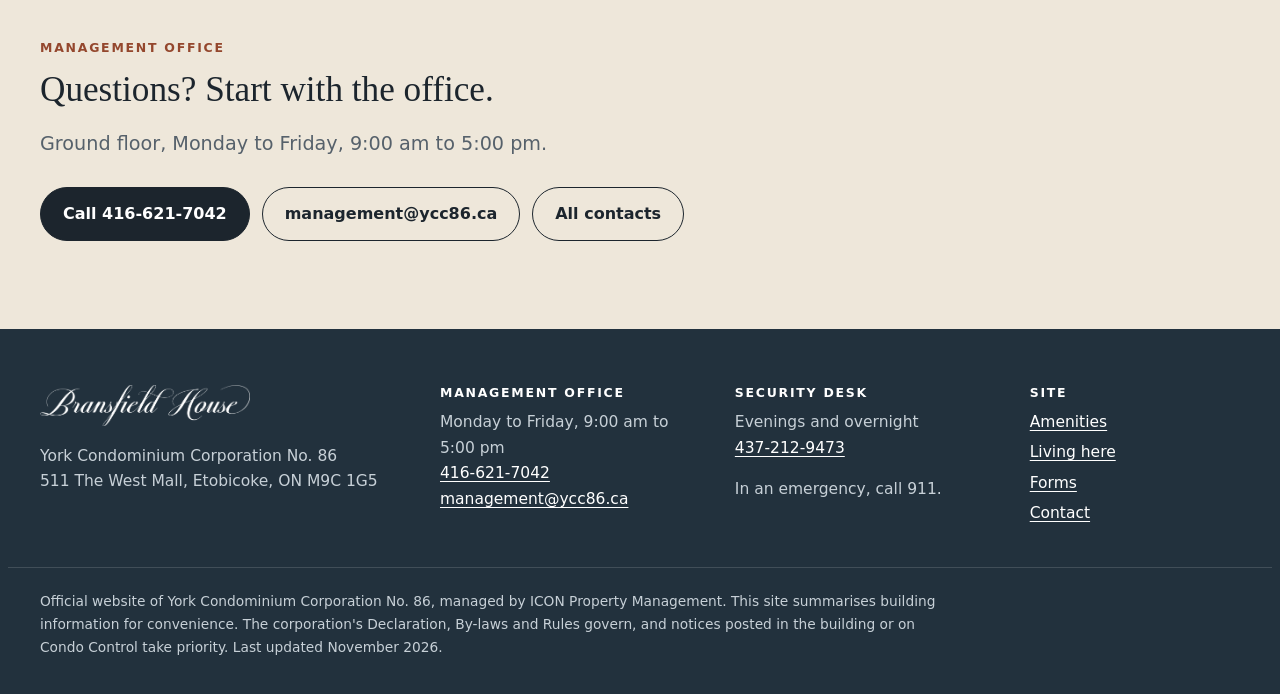
==== commit 2d96d65a: "Add Welcome Package details, police line and Standard Unit By-law Work the property manager's Welcom" ====
--- a/index.html
+++ b/index.html
@@ -6,7 +6,9 @@
   <meta name="robots" content="noindex, nofollow">
   <title>Bransfield House | 511 The West Mall, Etobicoke</title>
   <meta name="description" content="Bransfield House (York Condominium Corporation No. 86) at 511 The West Mall, Etobicoke. Building information, amenities, resident guides, forms and contacts.">
-  <link rel="icon" href="img/favicon.svg" type="image/svg+xml">
+  <link rel="icon" href="img/favicon-32.png" type="image/png" sizes="32x32">
+  <link rel="icon" href="img/favicon.png" type="image/png" sizes="64x64">
+  <link rel="apple-touch-icon" href="img/apple-touch-icon.png">
   <link rel="stylesheet" href="css/site.css">
 </head>
 <body>
@@ -175,12 +177,33 @@
         <div>
           <span class="eyebrow">Location</span>
           <h2>Close to everything in the west end</h2>
-          <p>Bransfield House sits at Burnhamthorpe Road and The West Mall, beside Highway 427, with quick connections to Highway 401, the Gardiner Expressway and Pearson Airport. TTC buses stop nearby and run to Kipling Station for the subway and GO trains.</p>
+          <p>Bransfield House sits at Burnhamthorpe Road and The West Mall, beside Highway 427, with quick connections to Highway 401, the Gardiner Expressway and Pearson Airport. TTC bus route 112 runs along The West Mall to Kipling Station for the subway and GO trains, with stops near the south end of the building at Holiday Drive.</p>
           <p>On the grounds you will find a children's playground, a green space behind the building, a fenced off-leash area for residents' dogs, visitor parking and two electric vehicle charging spots.</p>
           <div class="btn-row">
             <a class="btn ghost" href="https://www.google.com/maps/search/?api=1&amp;query=511+The+West+Mall+Etobicoke+ON" rel="noopener">Open in Google Maps</a>
           </div>
         </div>
+      </div>
+      <div class="near" id="neighbourhood">
+        <h3>In the neighbourhood</h3>
+        <ul class="cards">
+          <li><div class="card">
+            <h4>Shopping</h4>
+            <p>Westmall Variety at Burnhamthorpe and The West Mall, Loblaws on The East Mall south of Burnhamthorpe, and Cloverdale Mall at Dundas Street West and Highway 427.</p>
+          </div></li>
+          <li><div class="card">
+            <h4>Farmers' market</h4>
+            <p>The Etobicoke Civic Centre Farmers' Market at 339 The West Mall runs on Saturday mornings from early June to late October.</p>
+          </div></li>
+          <li><div class="card">
+            <h4>Parks and recreation</h4>
+            <p>Broadacres Park, just south on The West Mall, has a baseball diamond and playground. Dennis Flynn Park has tennis and basketball courts. The West Mall Outdoor Pool and rink are at 380 The West Mall.</p>
+          </div></li>
+          <li><div class="card">
+            <h4>Library</h4>
+            <p>The Eatonville branch of the Toronto Public Library is at The East Mall and Burnhamthorpe.</p>
+          </div></li>
+        </ul>
       </div>
     </div>
   </section>
--- a/css/site.css
+++ b/css/site.css
@@ -9,6 +9,8 @@
   --muted: #56616b;
   --brick: #94472d;
   --brick-dark: #763622;
+  --alert: #c62828;
+  --alert-dark: #a31f1f;
   --slate: #22313d;
   --slate-soft: #c7d0d7;
 
@@ -164,6 +166,14 @@
   .split.flip > .media { order: 0; }
 }
 
+/* Neighbourhood cards under the location block (home) */
+.near { margin-top: clamp(40px, 6vw, 72px); }
+.near h3 { margin-bottom: 0.8em; font-size: 1.5rem; }
+.near .card h4 { margin: 0 0 0.4em; font: 600 1.05rem var(--sans); }
+.near .cards { grid-template-columns: repeat(4, minmax(0, 1fr)); }
+@media (max-width: 1100px) { .near .cards { grid-template-columns: repeat(2, minmax(0, 1fr)); } }
+@media (max-width: 560px) { .near .cards { grid-template-columns: 1fr; } }
+
 /* Photo grid (home) */
 .gallery { display: grid; grid-template-columns: repeat(3, minmax(0, 1fr)); gap: 12px; margin: 0; padding: 0; list-style: none; }
 .gallery li { position: relative; margin: 0; }
@@ -197,10 +207,44 @@
 .section.tint .callout { background: var(--paper); }
 
 /* Contact cards */
-.contact-grid { display: grid; grid-template-columns: repeat(auto-fit, minmax(270px, 1fr)); gap: 16px; }
+.contact-grid { display: grid; grid-template-columns: repeat(3, minmax(0, 1fr)); gap: 16px; }
+@media (max-width: 900px) { .contact-grid { grid-template-columns: 1fr; } }
+
+/* Jump link to the emergencies panel (contact page) */
+.emergency-jump { display: inline-flex; align-items: center; gap: 9px; margin-top: 1.5em; padding: 12px 20px; border-radius: 999px; background: var(--alert); color: #fff; font-weight: 700; text-decoration: none; white-space: nowrap; box-shadow: 0 0 0 5px rgba(198, 40, 40, 0.18); }
+.emergency-jump:hover { background: var(--alert-dark); color: #fff; }
+.emergency-jump svg { flex: none; }
+.emergency-jump span { font-size: 1.25em; line-height: 1; }
+
+/* Emergencies panel (contact page) */
+.emergency { margin-top: 16px; padding: clamp(20px, 3vw, 32px); border: 1px solid var(--alert); border-radius: var(--radius); background: var(--surface); box-shadow: 0 0 0 6px rgba(198, 40, 40, 0.14); }
+/* The halo pulses twice when the Emergency button brings you here, then settles. Two names so a repeat click restarts it (see js/site.js). */
+@keyframes arrive { 0% { box-shadow: 0 0 0 0 rgba(198, 40, 40, 0.55); } 60% { box-shadow: 0 0 0 14px rgba(198, 40, 40, 0.2); } 100% { box-shadow: 0 0 0 6px rgba(198, 40, 40, 0.14); } }
+@keyframes arrive-again { 0% { box-shadow: 0 0 0 0 rgba(198, 40, 40, 0.55); } 60% { box-shadow: 0 0 0 14px rgba(198, 40, 40, 0.2); } 100% { box-shadow: 0 0 0 6px rgba(198, 40, 40, 0.14); } }
+.emergency:target { animation: arrive 1.1s ease-out 2; }
+.emergency.arrived { animation: arrive-again 1.1s ease-out 2; }
+@media (prefers-reduced-motion: reduce) { .emergency:target, .emergency.arrived { animation: none; } }
+.emergency-head { display: flex; flex-wrap: wrap; align-items: center; justify-content: space-between; gap: 10px 32px; margin-bottom: 20px; }
+.emergency-head h2 { margin: 0 0 2px; font-size: 1.7rem; }
+.emergency-head p { margin: 0; font-weight: 600; }
+.emergency-head .big-link { font-size: 1.9rem; }
+.emergency-cols { display: grid; grid-template-columns: 1fr 1fr; gap: 16px; }
+.e-col { padding: 20px 22px; border: 1px solid var(--line); border-radius: 8px; background: var(--paper); }
+.e-col.e-911 { border-color: #ecb9b4; background: #fdecea; }
+.e-col h3 { margin: 0 0 2px; font: 600 1.2rem var(--sans); }
+.e-col .when { margin: 0 0 12px; color: var(--muted); font-size: 0.95rem; }
+.e-col ul { margin: 0 0 12px; }
+.e-col .then { margin: 0; font-weight: 600; }
+.e-police { margin: 16px 0 0; padding: 14px 22px; border: 1px solid var(--line); border-radius: 8px; background: var(--paper); }
+.e-fallback { margin: 18px 0 0; color: var(--muted); font-size: 0.95rem; }
+@media (max-width: 700px) { .emergency-cols { grid-template-columns: 1fr; } }
+a[href^="tel:"] { white-space: nowrap; }
 .contact-card { padding: 26px; border: 1px solid var(--line); border-radius: var(--radius); background: var(--surface); }
 .contact-card.alert { border-color: var(--brick); }
-.contact-card h2 { font-size: 1.5rem; }
+.contact-card h2 { font-size: 1.5rem; margin-bottom: 0.25em; }
+.contact-card .who { margin: 0 0 0.6em; font-weight: 600; }
+.contact-card .who span { display: block; color: var(--muted); font-size: 0.92rem; font-weight: 400; }
+.contact-card h2 + .big-link { display: inline-block; margin-top: 0.3em; }
 .contact-card dl { margin: 0; }
 .contact-card dt { margin-top: 14px; color: var(--muted); font-size: 0.78rem; font-weight: 600; letter-spacing: 0.08em; text-transform: uppercase; }
 .contact-card dd { margin: 2px 0 0; }
@@ -249,6 +293,12 @@
 @media (max-width: 820px) { .incl { grid-template-columns: 1fr 1fr; } .incl > div:first-child { grid-column: 1 / -1; } }
 @media (max-width: 480px) { .incl { grid-template-columns: 1fr; } }
 
+/* Expandable photos (see js/site.js) */
+.zoomable { cursor: zoom-in; }
+.gallery span { pointer-events: none; }
+.zoom-backdrop { position: fixed; inset: 0; z-index: 90; background: rgba(24, 32, 40, 0.5); -webkit-backdrop-filter: blur(10px); backdrop-filter: blur(10px); opacity: 0; cursor: zoom-out; }
+.zoom-photo { position: fixed; z-index: 91; margin: 0; max-width: none; object-fit: cover; border-radius: var(--radius); cursor: zoom-out; will-change: left, top, width, height; }
+
 /* Footer */
 .site-footer { background: var(--slate); color: var(--slate-soft); font-size: 0.97rem; }
 .site-footer a { color: #fff; }
